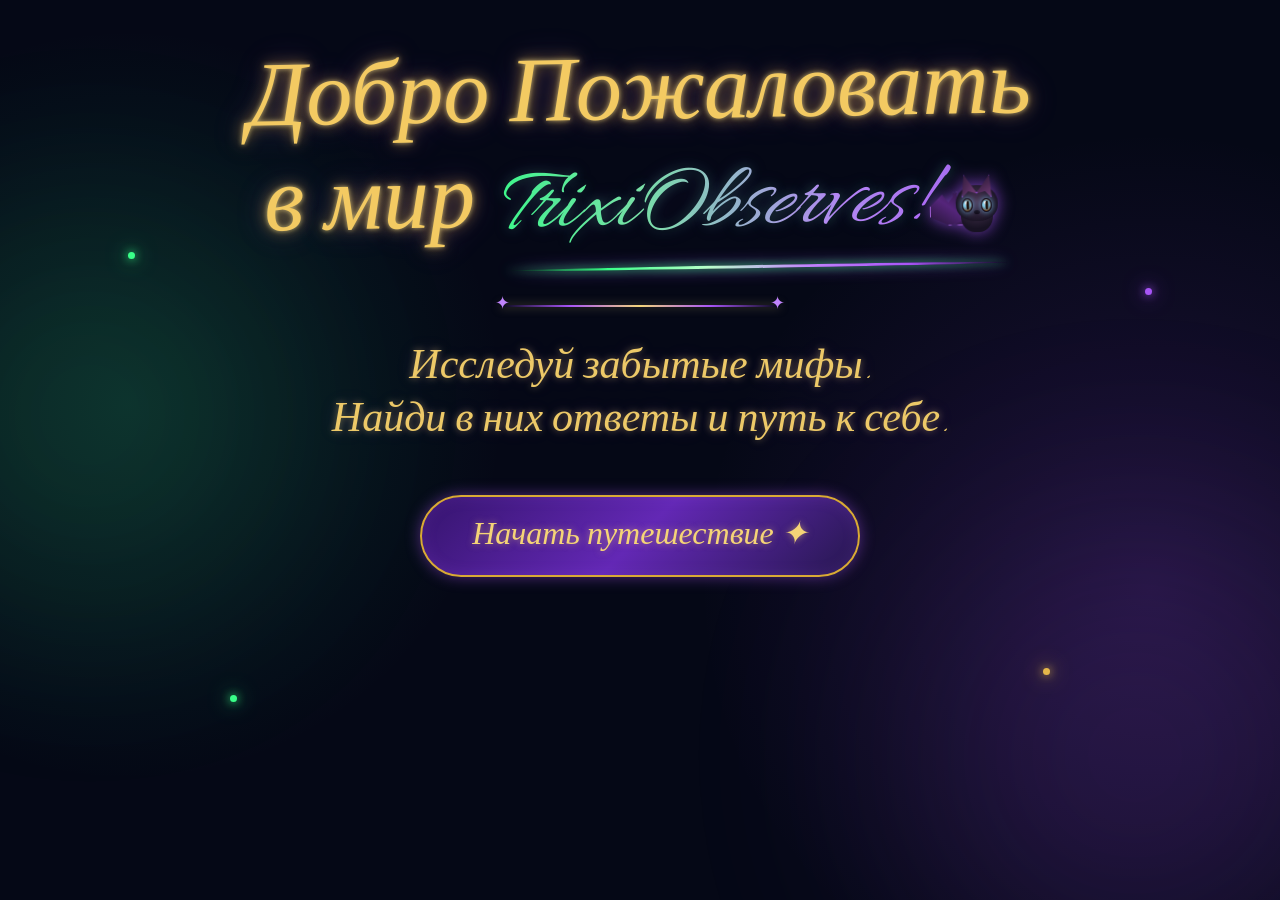
==== index.html @ fb508cff "Update index.html" ====
<!DOCTYPE html>
<html lang="ru">
<head>
    <meta charset="UTF-8">
    <meta name="viewport" content="width=device-width, initial-scale=1.0">

    <title>TrixiObserves — Мир забытых мифов</title>

    <!-- Рукописные шрифты -->
    <link rel="preconnect" href="https://fonts.googleapis.com">
    <link rel="preconnect" href="https://fonts.gstatic.com" crossorigin>

    <link
        href="https://fonts.googleapis.com/css2?family=Allura&family=Cormorant+Garamond:ital,wght@0,400;0,500;1,400;1,500&display=swap"
        rel="stylesheet"
    >

    <style>

        * {
            box-sizing: border-box;
        }

        html {
            scroll-behavior: smooth;
        }

        body {
            margin: 0;
            min-height: 100vh;

            background:
                radial-gradient(
                    circle at 10% 45%,
                    rgba(35, 180, 125, 0.16),
                    transparent 30%
                ),
                radial-gradient(
                    circle at 90% 65%,
                    rgba(145, 65, 220, 0.18),
                    transparent 35%
                ),
                #050816;

            color: #f5d477;

            overflow-x: hidden;
        }


        /* =========================
           СВЕЧЕНИЯ
        ========================= */

        .glow-green {
            position: fixed;

            width: 380px;
            height: 380px;

            background: #39ff88;
            opacity: 0.10;

            filter: blur(120px);

            border-radius: 50%;

            top: 25%;
            left: -100px;

            pointer-events: none;
        }


        .glow-purple {
            position: fixed;

            width: 450px;
            height: 450px;

            background: #a855f7;
            opacity: 0.14;

            filter: blur(130px);

            border-radius: 50%;

            bottom: -80px;
            right: -80px;

            pointer-events: none;
        }


        /* =========================
           МАГИЧЕСКИЕ ТОЧКИ
        ========================= */

        .star {
            position: fixed;

            width: 7px;
            height: 7px;

            border-radius: 50%;

            background: #39ff88;

            box-shadow:
                0 0 10px #39ff88,
                0 0 22px #39ff88;

            animation:
                floating 4s ease-in-out infinite;

            z-index: 2;
        }


        .star1 {
            top: 28%;
            left: 10%;
        }


        .star2 {
            top: 32%;
            right: 10%;

            background: #a855f7;

            box-shadow:
                0 0 10px #a855f7,
                0 0 22px #a855f7;

            animation-delay: 1s;
        }


        .star3 {
            bottom: 22%;
            left: 18%;

            animation-delay: 2s;
        }


        .star4 {
            bottom: 25%;
            right: 18%;

            background: #e6b84a;

            box-shadow:
                0 0 10px #e6b84a,
                0 0 22px #e6b84a;

            animation-delay: 1.5s;
        }


        @keyframes floating {

            0%,
            100% {
                transform: translateY(0);
            }

            50% {
                transform: translateY(-12px);
            }
        }


        /* =========================
           ГЛАВНЫЙ ЭКРАН
        ========================= */

        .hero {
            position: relative;

            z-index: 3;

            min-height: 100vh;

            display: flex;

            flex-direction: column;

            align-items: center;

            text-align: center;

            padding:
                55px
                20px
                70px;
        }


        /* =========================
           ЗАГОЛОВОК
        ========================= */

        h1 {
            max-width: 1100px;

            margin: 0;

            font-family:
                "Allura",
                cursive;

            font-size:
                clamp(
                    48px,
                    8vw,
                    92px
                );

            line-height: 1.05;

            font-weight: 400;

            font-style: italic;

            color: #f3ca62;

            text-shadow:

                0 0 5px
                rgba(255, 230, 140, 0.7),

                0 0 15px
                rgba(244, 190, 65, 0.6),

                0 0 32px
                rgba(168, 85, 247, 0.3);

            transform: rotate(-1deg);
        }


        /* Первая строка */

        .welcome {
            display: block;

            margin-bottom: 8px;
        }


        /* =========================
           TRIXIOBSERVES + МЫШКА
        ========================= */

        .world-name {
            display: inline-flex;

            align-items: center;

            justify-content: center;

            gap: 12px;

            position: relative;

            padding-bottom: 14px;

            /* Зелёно-сиреневый цвет */

            background:
                linear-gradient(
                    90deg,
                    #39ff88 0%,
                    #7ee7a8 28%,
                    #c084fc 65%,
                    #a855f7 100%
                );

            -webkit-background-clip: text;
            background-clip: text;

            -webkit-text-fill-color: transparent;

            text-shadow:
                0 0 12px rgba(57, 255, 136, 0.25),
                0 0 18px rgba(168, 85, 247, 0.25);
        }


        /* Светящаяся линия-подчёркивание */

        .world-name::after {
            content: "";

            position: absolute;

            left: 2%;
            right: 2%;

            bottom: 0;

            height: 3px;

            border-radius: 50%;

            background:
                linear-gradient(
                    90deg,
                    transparent,
                    #39ff88,
                    #b8ffca,
                    #c084fc,
                    #a855f7,
                    transparent
                );

            box-shadow:
                0 0 8px #39ff88,
                0 0 15px #a855f7;
        }


        /* =========================
           МАЛЕНЬКАЯ МЫШКА
        ========================= */

        .bat {
            position: relative;

            width: 82px;
            height: 55px;

            flex-shrink: 0;

            margin-left: 4px;

            margin-bottom: -2px;

            transform:
                translateY(2px);

            filter:
                drop-shadow(
                    0 0 8px
                    rgba(168, 85, 247, 0.7)
                );

            animation:
                littleBat 3s ease-in-out infinite;
        }


        @keyframes littleBat {

            0%,
            100% {
                transform:
                    translateY(2px)
                    rotate(-2deg);
            }

            50% {
                transform:
                    translateY(-5px)
                    rotate(2deg);
            }
        }


        /* =========================
           КРЫЛЬЯ
        ========================= */

        .wing {
            position: absolute;

            top: 14px;

            width: 44px;
            height: 34px;

            background:
                linear-gradient(
                    145deg,
                    #241332,
                    #55257b,
                    #241536
                );

            border: 1px solid #9d5bd0;

            clip-path:
                polygon(
                    100% 45%,
                    72% 8%,
                    58% 32%,
                    38% 0,
                    42% 43%,
                    8% 18%,
                    23% 63%,
                    0 52%,
                    25% 86%,
                    55% 100%,
                    100% 74%
                );
        }


        .wing-left {
            left: 0;

            transform-origin: right center;

            animation:
                flapLeft 1.8s ease-in-out infinite;
        }


        .wing-right {
            right: 0;

            transform:
                scaleX(-1);

            transform-origin: left center;

            animation:
                flapRight 1.8s ease-in-out infinite;
        }


        @keyframes flapLeft {

            0%,
            100% {
                transform: rotate(0);
            }

            50% {
                transform: rotate(8deg);
            }
        }


        @keyframes flapRight {

            0%,
            100% {
                transform:
                    scaleX(-1)
                    rotate(0);
            }

            50% {
                transform:
                    scaleX(-1)
                    rotate(8deg);
            }
        }


        /* =========================
           ТЕЛО МЫШКИ
        ========================= */

        .bat-body {
            position: absolute;

            width: 32px;
            height: 38px;

            left: 25px;
            top: 17px;

            background:
                radial-gradient(
                    circle at 50% 30%,
                    #4b3654,
                    #171222 75%
                );

            border-radius:
                48% 48% 43% 43%;

            z-index: 3;
        }


        /* =========================
           ГОЛОВА
        ========================= */

        .bat-head {
            position: absolute;

            width: 42px;
            height: 36px;

            left: 20px;
            top: 8px;

            background:
                radial-gradient(
                    circle at 50% 45%,
                    #4b3654,
                    #171222 75%
                );

            border-radius:
                48% 48% 45% 45%;

            z-index: 5;
        }


        /* =========================
           УШИ
        ========================= */

        .ear {
            position: absolute;

            width: 16px;
            height: 22px;

            top: -11px;

            background:
                linear-gradient(
                    135deg,
                    #251632,
                    #713b75
                );

            border: 1px solid #a855f7;

            clip-path:
                polygon(
                    50% 0,
                    100% 100%,
                    50% 78%,
                    0 100%
                );
        }


        .ear-left {
            left: 3px;

            transform: rotate(-15deg);
        }


        .ear-right {
            right: 3px;

            transform: rotate(15deg);
        }


        /* =========================
           ГЛАЗА
        ========================= */

        .eye {
            position: absolute;

            width: 11px;
            height: 14px;

            top: 13px;

            border-radius: 50%;

            border: 1px solid #16101d;

            z-index: 8;

            /* Голубо-карий цвет */

            background:
                radial-gradient(
                    circle at 45% 45%,
                    #d7f5ff 0%,
                    #78c8e8 35%,
                    #6c8b9b 52%,
                    #76542d 75%,
                    #39220e 100%
                );

            box-shadow:
                0 0 6px
                rgba(130, 210, 255, 0.8);
        }


        .eye-left {
            left: 6px;
        }


        .eye-right {
            right: 6px;
        }


        /* Зрачок */

        .eye::after {
            content: "";

            position: absolute;

            width: 3px;
            height: 9px;

            background: #20130d;

            border-radius: 50%;

            left: 50%;
            top: 50%;

            transform:
                translate(-50%, -50%);
        }


        /* Блик */

        .eye::before {
            content: "";

            position: absolute;

            width: 3px;
            height: 3px;

            background: white;

            border-radius: 50%;

            left: 2px;
            top: 2px;
        }


        /* Нос */

        .nose {
            position: absolute;

            width: 6px;
            height: 4px;

            background: #120b18;

            border-radius: 50%;

            left: 50%;
            top: 25px;

            transform:
                translateX(-50%);
        }


        /* =========================
           ДЕКОРАТИВНАЯ ЛИНИЯ
        ========================= */

        .decoration {

            width: 280px;

            height: 2px;

            margin-top: 35px;

            background:
                linear-gradient(
                    90deg,
                    transparent,
                    #a855f7,
                    #f4d77b,
                    #a855f7,
                    transparent
                );

            box-shadow:
                0 0 10px
                rgba(244, 215, 123, 0.5);

            position: relative;
        }


        .decoration::before,
        .decoration::after {

            content: "✦";

            position: absolute;

            top: -13px;

            color: #c084fc;

            font-size: 18px;
        }


        .decoration::before {
            left: -5px;
        }


        .decoration::after {
            right: -5px;
        }


        /* =========================
           ОПИСАНИЕ
        ========================= */

        .description {

            max-width: 720px;

            margin:
                38px
                auto
                0;

            font-family:
                "Allura",
                cursive;

            font-size:
                clamp(
                    26px,
                    4vw,
                    42px
                );

            line-height: 1.25;

            font-style: italic;

            color: #edc968;

            text-shadow:

                0 0 7px
                rgba(244, 215, 123, 0.45),

                0 0 18px
                rgba(168, 85, 247, 0.18);
        }


        /* =========================
           КНОПКА
        ========================= */

        .explore-button {

            margin-top: 45px;

            padding:
                17px
                50px;

            min-width: 330px;

            border:
                2px solid
                #d9aa35;

            border-radius: 50px;

            background:
                linear-gradient(
                    135deg,
                    #35146d,
                    #6328b5,
                    #25174d
                );

            color: #f5d477;

            font-family:
                "Allura",
                cursive;

            font-size: 32px;

            font-style: italic;

            cursor: pointer;

            transition:
                transform 0.3s ease,
                box-shadow 0.3s ease,
                border-color 0.3s ease;

            box-shadow:

                0 0 15px
                rgba(168, 85, 247, 0.45),

                inset 0 0 15px
                rgba(168, 85, 247, 0.15);

            text-shadow:
                0 0 7px
                rgba(245, 212, 119, 0.5);
        }


        .explore-button:hover {

            transform:
                translateY(-5px)
                scale(1.04);

            border-color:
                #ffe49a;

            box-shadow:

                0 0 25px
                rgba(168, 85, 247, 0.8),

                0 0 45px
                rgba(57, 255, 136, 0.25);
        }


        .explore-button:active {

            transform:
                translateY(-1px)
                scale(0.98);
        }


        /* =========================
           ТЕЛЕФОН
        ========================= */

        @media (max-width: 600px) {

            .hero {
                padding:
                    40px
                    15px
                    50px;
            }


            h1 {
                font-size: 52px;
            }


            .world-name {
                gap: 5px;
            }


            .bat {
                width: 62px;
                height: 45px;
            }


            .wing {
                width: 34px;
                height: 28px;
            }


            .bat-body {
                width: 26px;
                height: 31px;

                left: 18px;
                top: 14px;
            }


            .bat-head {
                width: 34px;
                height: 30px;

                left: 14px;
                top: 7px;
            }


            .eye {
                width: 9px;
                height: 11px;

                top: 11px;
            }


            .eye-left {
                left: 5px;
            }


            .eye-right {
                right: 5px;
            }


            .description {
                font-size: 31px;
            }


            .explore-button {
                min-width: 0;

                width: 90%;

                font-size: 29px;
            }

        }

    </style>
</head>


<body>

    <!-- Светящиеся пятна -->

    <div class="glow-green"></div>
    <div class="glow-purple"></div>


    <!-- Магические огоньки -->

    <div class="star star1"></div>
    <div class="star star2"></div>
    <div class="star star3"></div>
    <div class="star star4"></div>


    <main class="hero">


        <!-- =====================
             ПРИВЕТСТВИЕ
        ====================== -->

        <h1>

            <span class="welcome">
                Добро Пожаловать
            </span>


            <span>
                в мир
            </span>


            <span class="world-name">

                TrixiObserves!

                <!-- Маленькая мышка -->

                <span class="bat">

                    <span class="wing wing-left"></span>

                    <span class="wing wing-right"></span>

                    <span class="bat-body"></span>

                    <span class="bat-head">

                        <span class="ear ear-left"></span>

                        <span class="ear ear-right"></span>

                        <span class="eye eye-left"></span>

                        <span class="eye eye-right"></span>

                        <span class="nose"></span>

                    </span>

                </span>

            </span>

        </h1>


        <!-- Декоративная линия -->

        <div class="decoration"></div>


        <!-- =====================
             ОПИСАНИЕ
        ====================== -->

        <p class="description">

            Исследуй забытые мифы.<br>

            Найди в них ответы и путь к себе.

        </p>


        <!-- =====================
             КНОПКА
        ====================== -->

        <button
            class="explore-button"
            onclick="startExploring()"
        >

            Начать путешествие ✦

        </button>


    </main>


    <script>

        function startExploring() {

            window.location.href = "explore.html";

        }

    </script>

</body>
</html>
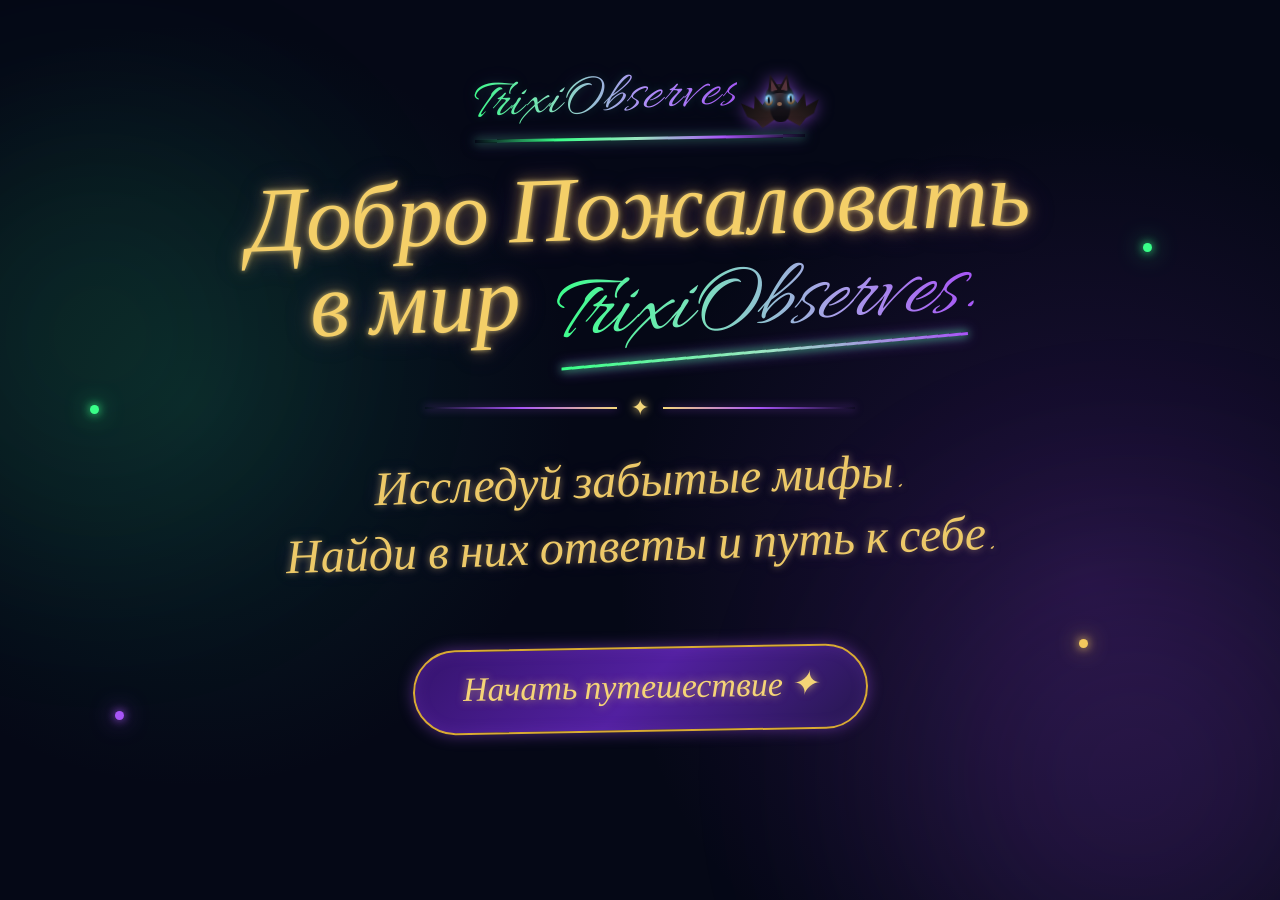
==== commit fac68e83: "Update index.html" ====
--- a/index.html
+++ b/index.html
@@ -31,14 +31,14 @@
 
             background:
                 radial-gradient(
-                    circle at 10% 45%,
-                    rgba(35, 180, 125, 0.16),
-                    transparent 30%
+                    circle at 15% 45%,
+                    rgba(25, 120, 100, 0.20),
+                    transparent 32%
                 ),
                 radial-gradient(
-                    circle at 90% 65%,
-                    rgba(145, 65, 220, 0.18),
-                    transparent 35%
+                    circle at 85% 65%,
+                    rgba(110, 45, 170, 0.25),
+                    transparent 38%
                 ),
                 #050816;
 
@@ -55,17 +55,18 @@
         .glow-green {
             position: fixed;
 
-            width: 380px;
-            height: 380px;
+            width: 400px;
+            height: 400px;
 
             background: #39ff88;
-            opacity: 0.10;
+
+            opacity: 0.09;
 
             filter: blur(120px);
 
             border-radius: 50%;
 
-            top: 25%;
+            top: 15%;
             left: -100px;
 
             pointer-events: none;
@@ -79,13 +80,14 @@
             height: 450px;
 
             background: #a855f7;
+
             opacity: 0.14;
 
             filter: blur(130px);
 
             border-radius: 50%;
 
-            bottom: -80px;
+            bottom: -100px;
             right: -80px;
 
             pointer-events: none;
@@ -96,11 +98,11 @@
            МАГИЧЕСКИЕ ТОЧКИ
         ========================= */
 
-        .star {
+        .dot {
             position: fixed;
 
-            width: 7px;
-            height: 7px;
+            width: 9px;
+            height: 9px;
 
             border-radius: 50%;
 
@@ -108,52 +110,51 @@
 
             box-shadow:
                 0 0 10px #39ff88,
-                0 0 22px #39ff88;
-
-            animation:
-                floating 4s ease-in-out infinite;
+                0 0 25px #39ff88;
 
             z-index: 2;
-        }
-
-
-        .star1 {
-            top: 28%;
-            left: 10%;
-        }
-
-
-        .star2 {
-            top: 32%;
+
+            animation: floating 4s ease-in-out infinite;
+        }
+
+
+        .dot1 {
+            top: 27%;
             right: 10%;
+        }
+
+
+        .dot2 {
+            bottom: 20%;
+            left: 9%;
 
             background: #a855f7;
 
             box-shadow:
                 0 0 10px #a855f7,
-                0 0 22px #a855f7;
+                0 0 25px #a855f7;
 
             animation-delay: 1s;
         }
 
 
-        .star3 {
-            bottom: 22%;
-            left: 18%;
+        .dot3 {
+            top: 45%;
+            left: 7%;
 
             animation-delay: 2s;
         }
 
 
-        .star4 {
-            bottom: 25%;
-            right: 18%;
-
-            background: #e6b84a;
+        .dot4 {
+            bottom: 28%;
+            right: 15%;
+
+            background: #f4c95d;
 
             box-shadow:
-                0 0 10px #e6b84a,
-                0 0 22px #e6b84a;
+                0 0 10px #f4c95d,
+                0 0 22px #f4c95d;
 
             animation-delay: 1.5s;
         }
@@ -192,90 +193,65 @@
             text-align: center;
 
             padding:
+                65px
+                25px
+                100px;
+        }
+
+
+        /* =========================
+           НАЗВАНИЕ TRIXIOBSERVES
+        ========================= */
+
+        .logo-area {
+
+            position: relative;
+
+            display: flex;
+
+            flex-direction: column;
+
+            align-items: center;
+
+            margin-bottom: 28px;
+        }
+
+
+        .logo-line {
+
+            display: flex;
+
+            align-items: center;
+
+            justify-content: center;
+
+            gap: 8px;
+        }
+
+
+        .logo {
+
+            font-family: "Allura", cursive;
+
+            font-size: clamp(
+                34px,
+                5vw,
                 55px
-                20px
-                70px;
-        }
-
-
-        /* =========================
-           ЗАГОЛОВОК
-        ========================= */
-
-        h1 {
-            max-width: 1100px;
-
-            margin: 0;
-
-            font-family:
-                "Allura",
-                cursive;
-
-            font-size:
-                clamp(
-                    48px,
-                    8vw,
-                    92px
-                );
-
-            line-height: 1.05;
+            );
 
             font-weight: 400;
 
             font-style: italic;
 
-            color: #f3ca62;
-
-            text-shadow:
-
-                0 0 5px
-                rgba(255, 230, 140, 0.7),
-
-                0 0 15px
-                rgba(244, 190, 65, 0.6),
-
-                0 0 32px
-                rgba(168, 85, 247, 0.3);
-
-            transform: rotate(-1deg);
-        }
-
-
-        /* Первая строка */
-
-        .welcome {
-            display: block;
-
-            margin-bottom: 8px;
-        }
-
-
-        /* =========================
-           TRIXIOBSERVES + МЫШКА
-        ========================= */
-
-        .world-name {
-            display: inline-flex;
-
-            align-items: center;
-
-            justify-content: center;
-
-            gap: 12px;
-
-            position: relative;
-
-            padding-bottom: 14px;
-
-            /* Зелёно-сиреневый цвет */
+            letter-spacing: 2px;
 
             background:
                 linear-gradient(
                     90deg,
-                    #39ff88 0%,
-                    #7ee7a8 28%,
-                    #c084fc 65%,
-                    #a855f7 100%
+                    #39ff88,
+                    #8de3c2,
+                    #b78aff,
+                    #a855f7
                 );
 
             -webkit-background-clip: text;
@@ -283,442 +259,568 @@
 
             -webkit-text-fill-color: transparent;
 
+            transform: rotate(-3deg);
+
             text-shadow:
-                0 0 12px rgba(57, 255, 136, 0.25),
-                0 0 18px rgba(168, 85, 247, 0.25);
-        }
-
-
-        /* Светящаяся линия-подчёркивание */
-
-        .world-name::after {
+                0 0 10px rgba(57, 255, 136, 0.18),
+                0 0 20px rgba(168, 85, 247, 0.20);
+
+            white-space: nowrap;
+        }
+
+
+        /* =========================
+           ЛЕТУЧАЯ МЫШКА
+        ========================= */
+
+        .bat {
+
+            position: relative;
+
+            width: 62px;
+            height: 48px;
+
+            margin-left: 3px;
+
+            transform:
+                translateY(4px)
+                rotate(-3deg);
+
+            filter:
+                drop-shadow(
+                    0 0 8px
+                    rgba(168, 85, 247, 0.65)
+                );
+
+            animation: batFloat 3s ease-in-out infinite;
+        }
+
+
+        @keyframes batFloat {
+
+            0%,
+            100% {
+                transform:
+                    translateY(4px)
+                    rotate(-3deg);
+            }
+
+            50% {
+                transform:
+                    translateY(-3px)
+                    rotate(2deg);
+            }
+        }
+
+
+        /* Тело */
+
+        .bat-body {
+
+            position: absolute;
+
+            width: 20px;
+            height: 27px;
+
+            left: 21px;
+            top: 15px;
+
+            background:
+                linear-gradient(
+                    180deg,
+                    #241b22,
+                    #0c0b10
+                );
+
+            border-radius:
+                48% 48% 45% 45%;
+
+            z-index: 4;
+        }
+
+
+        /* Голова */
+
+        .bat-head {
+
+            position: absolute;
+
+            width: 28px;
+            height: 25px;
+
+            left: 17px;
+            top: 4px;
+
+            background:
+                radial-gradient(
+                    circle at 45% 35%,
+                    #40333a,
+                    #161319 70%
+                );
+
+            border-radius:
+                48% 48% 45% 45%;
+
+            z-index: 5;
+        }
+
+
+        /* Ушки */
+
+        .bat-ear-left,
+        .bat-ear-right {
+
+            position: absolute;
+
+            width: 15px;
+            height: 20px;
+
+            top: -10px;
+
+            background:
+                linear-gradient(
+                    135deg,
+                    #24191d,
+                    #0d0b10
+                );
+
+            clip-path:
+                polygon(
+                    50% 0,
+                    100% 100%,
+                    0 100%
+                );
+
+            z-index: 3;
+        }
+
+
+        .bat-ear-left {
+            left: 0;
+            transform: rotate(-12deg);
+        }
+
+
+        .bat-ear-right {
+            right: 0;
+            transform: rotate(12deg);
+        }
+
+
+        /* Внутренняя часть ушек */
+
+        .bat-ear-left::after,
+        .bat-ear-right::after {
+
             content: "";
 
             position: absolute;
 
-            left: 2%;
-            right: 2%;
-
-            bottom: 0;
+            width: 7px;
+            height: 12px;
+
+            top: 5px;
+            left: 4px;
+
+            background: #56333b;
+
+            clip-path:
+                polygon(
+                    50% 0,
+                    100% 100%,
+                    0 100%
+                );
+        }
+
+
+        /* Глаза */
+
+        .eye {
+
+            position: absolute;
+
+            width: 8px;
+            height: 11px;
+
+            top: 10px;
+
+            border-radius: 50%;
+
+            background:
+                radial-gradient(
+                    circle at 40% 30%,
+                    #ffffff 0 8%,
+                    #7ed8ff 12%,
+                    #6a91b8 40%,
+                    #8a6b45 68%,
+                    #34251d 100%
+                );
+
+            box-shadow:
+                0 0 6px rgba(90, 200, 255, 0.9);
+
+            z-index: 7;
+        }
+
+
+        .eye-left {
+            left: 21px;
+        }
+
+
+        .eye-right {
+            right: 21px;
+        }
+
+
+        /* Зрачки */
+
+        .eye::after {
+
+            content: "";
+
+            position: absolute;
+
+            width: 2px;
+            height: 7px;
+
+            background: #071019;
+
+            border-radius: 50%;
+
+            left: 3px;
+            top: 2px;
+        }
+
+
+        /* Носик */
+
+        .bat-head::after {
+
+            content: "";
+
+            position: absolute;
+
+            width: 5px;
+            height: 4px;
+
+            background: #8b6650;
+
+            border-radius: 50%;
+
+            left: 11px;
+            bottom: 3px;
+
+            z-index: 8;
+        }
+
+
+        /* Левое крыло */
+
+        .wing-left {
+
+            position: absolute;
+
+            width: 37px;
+            height: 34px;
+
+            left: -8px;
+            top: 13px;
+
+            background:
+                linear-gradient(
+                    135deg,
+                    #09090b,
+                    #241a1a 55%,
+                    #3a2425
+                );
+
+            clip-path:
+                polygon(
+                    100% 38%,
+                    72% 12%,
+                    58% 32%,
+                    38% 4%,
+                    35% 43%,
+                    0 24%,
+                    15% 65%,
+                    38% 78%,
+                    55% 100%,
+                    100% 70%
+                );
+
+            transform-origin: right center;
+
+            animation:
+                wingLeft 1.5s ease-in-out infinite;
+        }
+
+
+        /* Правое крыло */
+
+        .wing-right {
+
+            position: absolute;
+
+            width: 37px;
+            height: 34px;
+
+            right: -8px;
+            top: 13px;
+
+            background:
+                linear-gradient(
+                    225deg,
+                    #09090b,
+                    #241a1a 55%,
+                    #3a2425
+                );
+
+            clip-path:
+                polygon(
+                    0 38%,
+                    28% 12%,
+                    42% 32%,
+                    62% 4%,
+                    65% 43%,
+                    100% 24%,
+                    85% 65%,
+                    62% 78%,
+                    45% 100%,
+                    0 70%
+                );
+
+            transform-origin: left center;
+
+            animation:
+                wingRight 1.5s ease-in-out infinite;
+        }
+
+
+        @keyframes wingLeft {
+
+            0%,
+            100% {
+                transform: rotate(0deg);
+            }
+
+            50% {
+                transform: rotate(9deg);
+            }
+        }
+
+
+        @keyframes wingRight {
+
+            0%,
+            100% {
+                transform: rotate(0deg);
+            }
+
+            50% {
+                transform: rotate(-9deg);
+            }
+        }
+
+
+        /* =========================
+           ЛИНИЯ ПОД НАЗВАНИЕМ
+        ========================= */
+
+        .logo-decoration {
+
+            width: 330px;
 
             height: 3px;
 
-            border-radius: 50%;
+            margin-top: 3px;
 
             background:
                 linear-gradient(
                     90deg,
                     transparent,
                     #39ff88,
-                    #b8ffca,
-                    #c084fc,
+                    #9be6c2,
                     #a855f7,
                     transparent
                 );
 
             box-shadow:
+                0 0 10px rgba(57, 255, 136, 0.5),
+                0 0 15px rgba(168, 85, 247, 0.5);
+
+            transform:
+                rotate(-1deg);
+        }
+
+
+        /* =========================
+           ГЛАВНЫЙ ТЕКСТ
+        ========================= */
+
+        h1 {
+
+            max-width: 1100px;
+
+            margin: 10px 0 0;
+
+            font-family:
+                "Allura",
+                cursive;
+
+            font-size:
+                clamp(
+                    50px,
+                    8vw,
+                    92px
+                );
+
+            line-height: 0.95;
+
+            font-weight: 400;
+
+            font-style: italic;
+
+            color: #f4cf68;
+
+            text-shadow:
+                0 0 5px rgba(255, 230, 140, 0.7),
+                0 0 15px rgba(244, 190, 65, 0.55),
+                0 0 30px rgba(168, 85, 247, 0.25);
+
+            transform:
+                rotate(-2deg);
+        }
+
+
+        .welcome {
+            display: block;
+        }
+
+
+        .world-name {
+
+            display: inline-block;
+
+            margin-left: 8px;
+
+            background:
+                linear-gradient(
+                    90deg,
+                    #39ff88,
+                    #78e4ba,
+                    #a8a1e8,
+                    #a855f7
+                );
+
+            -webkit-background-clip: text;
+            background-clip: text;
+
+            -webkit-text-fill-color: transparent;
+
+            position: relative;
+
+            text-shadow: none;
+
+            transform:
+                rotate(-2deg);
+        }
+
+
+        /* Подчёркивание TrixiObserves */
+
+        .world-name::after {
+
+            content: "";
+
+            position: absolute;
+
+            height: 3px;
+
+            left: 2%;
+
+            right: 2%;
+
+            bottom: -5px;
+
+            background:
+                linear-gradient(
+                    90deg,
+                    #39ff88,
+                    #9be6c2,
+                    #a855f7
+                );
+
+            box-shadow:
                 0 0 8px #39ff88,
-                0 0 15px #a855f7;
+                0 0 14px #a855f7;
+
+            transform:
+                rotate(-1deg);
         }
 
 
         /* =========================
-           МАЛЕНЬКАЯ МЫШКА
+           ДЕКОРАТИВНЫЙ РАЗДЕЛИТЕЛЬ
         ========================= */
 
-        .bat {
-            position: relative;
-
-            width: 82px;
-            height: 55px;
-
-            flex-shrink: 0;
-
-            margin-left: 4px;
-
-            margin-bottom: -2px;
-
-            transform:
-                translateY(2px);
-
-            filter:
-                drop-shadow(
-                    0 0 8px
-                    rgba(168, 85, 247, 0.7)
-                );
-
-            animation:
-                littleBat 3s ease-in-out infinite;
-        }
-
-
-        @keyframes littleBat {
-
-            0%,
-            100% {
-                transform:
-                    translateY(2px)
-                    rotate(-2deg);
-            }
-
-            50% {
-                transform:
-                    translateY(-5px)
-                    rotate(2deg);
-            }
-        }
-
-
-        /* =========================
-           КРЫЛЬЯ
-        ========================= */
-
-        .wing {
-            position: absolute;
-
-            top: 14px;
-
-            width: 44px;
-            height: 34px;
-
-            background:
-                linear-gradient(
-                    145deg,
-                    #241332,
-                    #55257b,
-                    #241536
-                );
-
-            border: 1px solid #9d5bd0;
-
-            clip-path:
-                polygon(
-                    100% 45%,
-                    72% 8%,
-                    58% 32%,
-                    38% 0,
-                    42% 43%,
-                    8% 18%,
-                    23% 63%,
-                    0 52%,
-                    25% 86%,
-                    55% 100%,
-                    100% 74%
-                );
-        }
-
-
-        .wing-left {
-            left: 0;
-
-            transform-origin: right center;
-
-            animation:
-                flapLeft 1.8s ease-in-out infinite;
-        }
-
-
-        .wing-right {
-            right: 0;
-
-            transform:
-                scaleX(-1);
-
-            transform-origin: left center;
-
-            animation:
-                flapRight 1.8s ease-in-out infinite;
-        }
-
-
-        @keyframes flapLeft {
-
-            0%,
-            100% {
-                transform: rotate(0);
-            }
-
-            50% {
-                transform: rotate(8deg);
-            }
-        }
-
-
-        @keyframes flapRight {
-
-            0%,
-            100% {
-                transform:
-                    scaleX(-1)
-                    rotate(0);
-            }
-
-            50% {
-                transform:
-                    scaleX(-1)
-                    rotate(8deg);
-            }
-        }
-
-
-        /* =========================
-           ТЕЛО МЫШКИ
-        ========================= */
-
-        .bat-body {
-            position: absolute;
-
-            width: 32px;
-            height: 38px;
-
-            left: 25px;
-            top: 17px;
-
-            background:
-                radial-gradient(
-                    circle at 50% 30%,
-                    #4b3654,
-                    #171222 75%
-                );
-
-            border-radius:
-                48% 48% 43% 43%;
-
-            z-index: 3;
-        }
-
-
-        /* =========================
-           ГОЛОВА
-        ========================= */
-
-        .bat-head {
-            position: absolute;
-
-            width: 42px;
-            height: 36px;
-
-            left: 20px;
-            top: 8px;
-
-            background:
-                radial-gradient(
-                    circle at 50% 45%,
-                    #4b3654,
-                    #171222 75%
-                );
-
-            border-radius:
-                48% 48% 45% 45%;
-
-            z-index: 5;
-        }
-
-
-        /* =========================
-           УШИ
-        ========================= */
-
-        .ear {
-            position: absolute;
-
-            width: 16px;
-            height: 22px;
-
-            top: -11px;
-
-            background:
-                linear-gradient(
-                    135deg,
-                    #251632,
-                    #713b75
-                );
-
-            border: 1px solid #a855f7;
-
-            clip-path:
-                polygon(
-                    50% 0,
-                    100% 100%,
-                    50% 78%,
-                    0 100%
-                );
-        }
-
-
-        .ear-left {
-            left: 3px;
-
-            transform: rotate(-15deg);
-        }
-
-
-        .ear-right {
-            right: 3px;
-
-            transform: rotate(15deg);
-        }
-
-
-        /* =========================
-           ГЛАЗА
-        ========================= */
-
-        .eye {
-            position: absolute;
-
-            width: 11px;
-            height: 14px;
-
-            top: 13px;
-
-            border-radius: 50%;
-
-            border: 1px solid #16101d;
-
-            z-index: 8;
-
-            /* Голубо-карий цвет */
-
-            background:
-                radial-gradient(
-                    circle at 45% 45%,
-                    #d7f5ff 0%,
-                    #78c8e8 35%,
-                    #6c8b9b 52%,
-                    #76542d 75%,
-                    #39220e 100%
-                );
-
-            box-shadow:
-                0 0 6px
-                rgba(130, 210, 255, 0.8);
-        }
-
-
-        .eye-left {
-            left: 6px;
-        }
-
-
-        .eye-right {
-            right: 6px;
-        }
-
-
-        /* Зрачок */
-
-        .eye::after {
-            content: "";
-
-            position: absolute;
-
-            width: 3px;
-            height: 9px;
-
-            background: #20130d;
-
-            border-radius: 50%;
-
-            left: 50%;
-            top: 50%;
-
-            transform:
-                translate(-50%, -50%);
-        }
-
-
-        /* Блик */
-
-        .eye::before {
-            content: "";
-
-            position: absolute;
-
-            width: 3px;
-            height: 3px;
-
-            background: white;
-
-            border-radius: 50%;
-
-            left: 2px;
-            top: 2px;
-        }
-
-
-        /* Нос */
-
-        .nose {
-            position: absolute;
-
-            width: 6px;
-            height: 4px;
-
-            background: #120b18;
-
-            border-radius: 50%;
-
-            left: 50%;
-            top: 25px;
-
-            transform:
-                translateX(-50%);
-        }
-
-
-        /* =========================
-           ДЕКОРАТИВНАЯ ЛИНИЯ
-        ========================= */
-
-        .decoration {
-
-            width: 280px;
+        .divider {
+
+            display: flex;
+
+            align-items: center;
+
+            justify-content: center;
+
+            gap: 14px;
+
+            width: 430px;
+
+            max-width: 80%;
+
+            margin-top: 42px;
+        }
+
+
+        .divider-line {
 
             height: 2px;
 
-            margin-top: 35px;
+            flex: 1;
 
             background:
                 linear-gradient(
                     90deg,
                     transparent,
                     #a855f7,
+                    #f4d77b
+                );
+
+            box-shadow:
+                0 0 8px rgba(168, 85, 247, 0.6);
+        }
+
+
+        .divider-line.right {
+
+            background:
+                linear-gradient(
+                    90deg,
                     #f4d77b,
                     #a855f7,
                     transparent
                 );
-
-            box-shadow:
-                0 0 10px
-                rgba(244, 215, 123, 0.5);
-
-            position: relative;
-        }
-
-
-        .decoration::before,
-        .decoration::after {
-
-            content: "✦";
-
-            position: absolute;
-
-            top: -13px;
-
-            color: #c084fc;
-
-            font-size: 18px;
-        }
-
-
-        .decoration::before {
-            left: -5px;
-        }
-
-
-        .decoration::after {
-            right: -5px;
+        }
+
+
+        .divider-star {
+
+            color: #f4d77b;
+
+            font-size: 22px;
+
+            text-shadow:
+                0 0 10px #f4d77b;
         }
 
 
@@ -728,10 +830,10 @@
 
         .description {
 
-            max-width: 720px;
+            max-width: 850px;
 
             margin:
-                38px
+                35px
                 auto
                 0;
 
@@ -741,24 +843,23 @@
 
             font-size:
                 clamp(
-                    26px,
-                    4vw,
-                    42px
-                );
-
-            line-height: 1.25;
+                    30px,
+                    4.5vw,
+                    48px
+                );
+
+            line-height: 1.35;
 
             font-style: italic;
 
             color: #edc968;
 
+            transform:
+                rotate(-2deg);
+
             text-shadow:
-
-                0 0 7px
-                rgba(244, 215, 123, 0.45),
-
-                0 0 18px
-                rgba(168, 85, 247, 0.18);
+                0 0 7px rgba(244, 215, 123, 0.5),
+                0 0 18px rgba(168, 85, 247, 0.18);
         }
 
 
@@ -768,13 +869,13 @@
 
         .explore-button {
 
-            margin-top: 45px;
+            margin-top: 62px;
 
             padding:
                 17px
-                50px;
-
-            min-width: 330px;
+                48px;
+
+            min-width: 340px;
 
             border:
                 2px solid
@@ -786,7 +887,7 @@
                 linear-gradient(
                     135deg,
                     #35146d,
-                    #6328b5,
+                    #5220a0,
                     #25174d
                 );
 
@@ -796,9 +897,13 @@
                 "Allura",
                 cursive;
 
-            font-size: 32px;
+            font-size: 34px;
 
             font-style: italic;
+
+            text-decoration: none;
+
+            display: inline-block;
 
             cursor: pointer;
 
@@ -807,132 +912,132 @@
                 box-shadow 0.3s ease,
                 border-color 0.3s ease;
 
+            transform:
+                rotate(-1deg);
+
             box-shadow:
-
-                0 0 15px
-                rgba(168, 85, 247, 0.45),
-
-                inset 0 0 15px
-                rgba(168, 85, 247, 0.15);
+                0 0 15px rgba(168, 85, 247, 0.45),
+                inset 0 0 15px rgba(168, 85, 247, 0.15);
 
             text-shadow:
-                0 0 7px
-                rgba(245, 212, 119, 0.5);
+                0 0 8px rgba(245, 212, 119, 0.6);
         }
 
 
         .explore-button:hover {
 
             transform:
+                rotate(-1deg)
                 translateY(-5px)
                 scale(1.04);
 
             border-color:
-                #ffe49a;
+                #f5d477;
 
             box-shadow:
-
-                0 0 25px
-                rgba(168, 85, 247, 0.8),
-
-                0 0 45px
-                rgba(57, 255, 136, 0.25);
+                0 0 20px rgba(168, 85, 247, 0.7),
+                0 0 45px rgba(57, 255, 136, 0.2);
         }
 
 
         .explore-button:active {
 
             transform:
+                rotate(-1deg)
                 translateY(-1px)
                 scale(0.98);
         }
 
 
         /* =========================
-           ТЕЛЕФОН
+           МОБИЛЬНАЯ ВЕРСИЯ
         ========================= */
 
         @media (max-width: 600px) {
 
             .hero {
+
                 padding:
-                    40px
+                    45px
                     15px
-                    50px;
+                    80px;
+            }
+
+
+            .logo {
+
+                font-size: 39px;
+            }
+
+
+            .bat {
+
+                width: 52px;
+                height: 42px;
+
+                transform:
+                    translateY(3px)
+                    scale(0.85);
             }
 
 
             h1 {
+
                 font-size: 52px;
+
+                line-height: 0.98;
             }
 
 
             .world-name {
-                gap: 5px;
-            }
-
-
-            .bat {
-                width: 62px;
-                height: 45px;
-            }
-
-
-            .wing {
-                width: 34px;
-                height: 28px;
-            }
-
-
-            .bat-body {
-                width: 26px;
-                height: 31px;
-
-                left: 18px;
-                top: 14px;
-            }
-
-
-            .bat-head {
-                width: 34px;
-                height: 30px;
-
-                left: 14px;
-                top: 7px;
-            }
-
-
-            .eye {
-                width: 9px;
-                height: 11px;
-
-                top: 11px;
-            }
-
-
-            .eye-left {
-                left: 5px;
-            }
-
-
-            .eye-right {
-                right: 5px;
+
+                margin-left: 0;
             }
 
 
             .description {
+
+                margin-top: 30px;
+
+                font-size: 32px;
+
+                padding:
+                    0 10px;
+            }
+
+
+            .divider {
+
+                width: 300px;
+
+                margin-top: 35px;
+            }
+
+
+            .explore-button {
+
+                min-width: 0;
+
+                width: 88%;
+
+                padding:
+                    16px
+                    20px;
+
                 font-size: 31px;
-            }
-
-
-            .explore-button {
-                min-width: 0;
-
-                width: 90%;
-
-                font-size: 29px;
-            }
-
+
+                margin-top: 55px;
+            }
+
+
+            .dot1 {
+                right: 7%;
+            }
+
+
+            .dot2 {
+                left: 6%;
+            }
         }
 
     </style>
@@ -944,23 +1049,68 @@
     <!-- Светящиеся пятна -->
 
     <div class="glow-green"></div>
+
     <div class="glow-purple"></div>
 
 
     <!-- Магические огоньки -->
 
-    <div class="star star1"></div>
-    <div class="star star2"></div>
-    <div class="star star3"></div>
-    <div class="star star4"></div>
+    <div class="dot dot1"></div>
+
+    <div class="dot dot2"></div>
+
+    <div class="dot dot3"></div>
+
+    <div class="dot dot4"></div>
 
 
     <main class="hero">
 
 
-        <!-- =====================
-             ПРИВЕТСТВИЕ
-        ====================== -->
+        <!-- Название -->
+
+        <div class="logo-area">
+
+            <div class="logo-line">
+
+                <div class="logo">
+                    TrixiObserves
+                </div>
+
+
+                <!-- Маленькая летучая мышка -->
+
+                <div class="bat">
+
+                    <div class="wing-left"></div>
+
+                    <div class="wing-right"></div>
+
+                    <div class="bat-body"></div>
+
+                    <div class="bat-head">
+
+                        <div class="bat-ear-left"></div>
+
+                        <div class="bat-ear-right"></div>
+
+                        <div class="eye eye-left"></div>
+
+                        <div class="eye eye-right"></div>
+
+                    </div>
+
+                </div>
+
+            </div>
+
+
+            <div class="logo-decoration"></div>
+
+        </div>
+
+
+        <!-- Главный текст -->
 
         <h1>
 
@@ -968,55 +1118,31 @@
                 Добро Пожаловать
             </span>
 
-
             <span>
                 в мир
             </span>
 
-
             <span class="world-name">
-
                 TrixiObserves!
-
-                <!-- Маленькая мышка -->
-
-                <span class="bat">
-
-                    <span class="wing wing-left"></span>
-
-                    <span class="wing wing-right"></span>
-
-                    <span class="bat-body"></span>
-
-                    <span class="bat-head">
-
-                        <span class="ear ear-left"></span>
-
-                        <span class="ear ear-right"></span>
-
-                        <span class="eye eye-left"></span>
-
-                        <span class="eye eye-right"></span>
-
-                        <span class="nose"></span>
-
-                    </span>
-
-                </span>
-
             </span>
 
         </h1>
 
 
-        <!-- Декоративная линия -->
-
-        <div class="decoration"></div>
-
-
-        <!-- =====================
-             ОПИСАНИЕ
-        ====================== -->
+        <!-- Разделитель -->
+
+        <div class="divider">
+
+            <div class="divider-line"></div>
+
+            <span class="divider-star">✦</span>
+
+            <div class="divider-line right"></div>
+
+        </div>
+
+
+        <!-- Описание -->
 
         <p class="description">
 
@@ -1027,32 +1153,17 @@
         </p>
 
 
-        <!-- =====================
-             КНОПКА
-        ====================== -->
-
-        <button
+        <!-- Кнопка -->
+
+        <a
+            href="explore.html"
             class="explore-button"
-            onclick="startExploring()"
         >
-
             Начать путешествие ✦
-
-        </button>
+        </a>
 
 
     </main>
-
-
-    <script>
-
-        function startExploring() {
-
-            window.location.href = "explore.html";
-
-        }
-
-    </script>
 
 </body>
 </html>
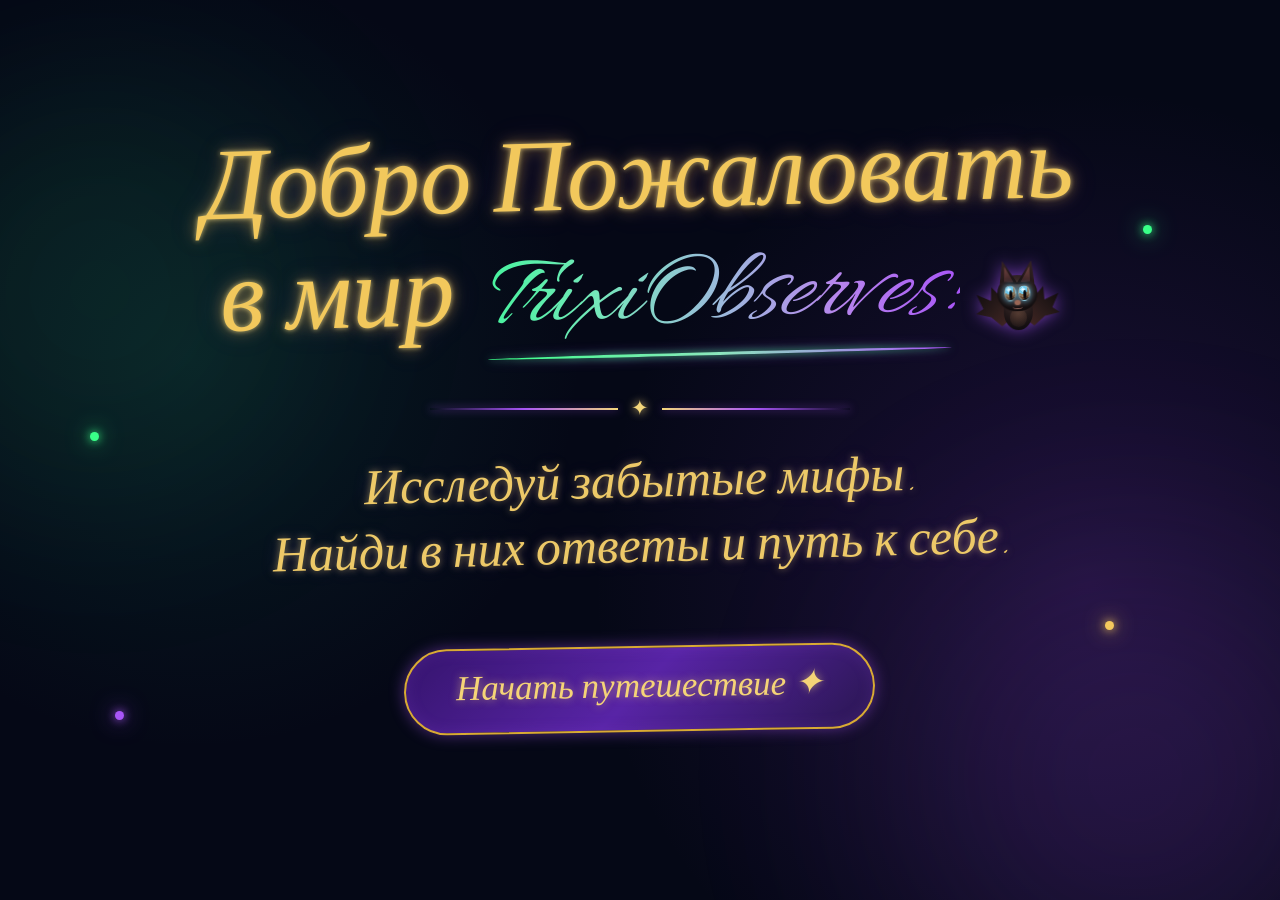
==== commit 24329b2b: "Update index.html" ====
--- a/index.html
+++ b/index.html
@@ -6,23 +6,15 @@
 
     <title>TrixiObserves — Мир забытых мифов</title>
 
-    <!-- Рукописные шрифты -->
+    <!-- Красивый рукописный шрифт -->
     <link rel="preconnect" href="https://fonts.googleapis.com">
     <link rel="preconnect" href="https://fonts.gstatic.com" crossorigin>
-
-    <link
-        href="https://fonts.googleapis.com/css2?family=Allura&family=Cormorant+Garamond:ital,wght@0,400;0,500;1,400;1,500&display=swap"
-        rel="stylesheet"
-    >
+    <link href="https://fonts.googleapis.com/css2?family=Allura&display=swap" rel="stylesheet">
 
     <style>
 
         * {
             box-sizing: border-box;
-        }
-
-        html {
-            scroll-behavior: smooth;
         }
 
         body {
@@ -31,26 +23,25 @@
 
             background:
                 radial-gradient(
-                    circle at 15% 45%,
-                    rgba(25, 120, 100, 0.20),
+                    circle at 15% 40%,
+                    rgba(25, 120, 100, 0.18),
                     transparent 32%
                 ),
                 radial-gradient(
                     circle at 85% 65%,
-                    rgba(110, 45, 170, 0.25),
-                    transparent 38%
+                    rgba(110, 45, 170, 0.24),
+                    transparent 40%
                 ),
                 #050816;
 
             color: #f5d477;
-
             overflow-x: hidden;
         }
 
 
-        /* =========================
-           СВЕЧЕНИЯ
-        ========================= */
+        /* ========================================
+           СВЕЧЕНИЯ ФОНА
+        ======================================== */
 
         .glow-green {
             position: fixed;
@@ -60,13 +51,13 @@
 
             background: #39ff88;
 
-            opacity: 0.09;
+            opacity: 0.08;
 
             filter: blur(120px);
 
             border-radius: 50%;
 
-            top: 15%;
+            top: 10%;
             left: -100px;
 
             pointer-events: none;
@@ -94,9 +85,9 @@
         }
 
 
-        /* =========================
-           МАГИЧЕСКИЕ ТОЧКИ
-        ========================= */
+        /* ========================================
+           МАЛЕНЬКИЕ ОГОНЬКИ
+        ======================================== */
 
         .dot {
             position: fixed;
@@ -105,22 +96,22 @@
             height: 9px;
 
             border-radius: 50%;
+
+            z-index: 2;
+
+            animation: floating 4s ease-in-out infinite;
+        }
+
+
+        .dot1 {
+            top: 25%;
+            right: 10%;
 
             background: #39ff88;
 
             box-shadow:
                 0 0 10px #39ff88,
                 0 0 25px #39ff88;
-
-            z-index: 2;
-
-            animation: floating 4s ease-in-out infinite;
-        }
-
-
-        .dot1 {
-            top: 27%;
-            right: 10%;
         }
 
 
@@ -139,16 +130,22 @@
 
 
         .dot3 {
-            top: 45%;
+            top: 48%;
             left: 7%;
 
+            background: #39ff88;
+
+            box-shadow:
+                0 0 10px #39ff88,
+                0 0 25px #39ff88;
+
             animation-delay: 2s;
         }
 
 
         .dot4 {
-            bottom: 28%;
-            right: 15%;
+            bottom: 30%;
+            right: 13%;
 
             background: #f4c95d;
 
@@ -173,9 +170,9 @@
         }
 
 
-        /* =========================
+        /* ========================================
            ГЛАВНЫЙ ЭКРАН
-        ========================= */
+        ======================================== */
 
         .hero {
             position: relative;
@@ -188,103 +185,141 @@
 
             flex-direction: column;
 
+            justify-content: center;
+
             align-items: center;
 
             text-align: center;
 
-            padding:
-                65px
-                25px
-                100px;
-        }
-
-
-        /* =========================
-           НАЗВАНИЕ TRIXIOBSERVES
-        ========================= */
-
-        .logo-area {
+            padding: 50px 25px 80px;
+        }
+
+
+        /* ========================================
+           ДОБРО ПОЖАЛОВАТЬ
+        ======================================== */
+
+        h1 {
+            max-width: 1150px;
+
+            margin: 0;
+
+            font-family: "Allura", cursive;
+
+            font-size: clamp(60px, 8vw, 105px);
+
+            line-height: 1.02;
+
+            font-weight: 400;
+
+            font-style: italic;
+
+            color: #f2c85c;
+
+            transform: rotate(-1.5deg);
+
+            text-shadow:
+                0 0 5px rgba(255, 230, 140, 0.7),
+                0 0 15px rgba(244, 190, 65, 0.55),
+                0 0 32px rgba(168, 85, 247, 0.20);
+        }
+
+
+        .welcome-line {
+            display: block;
+        }
+
+
+        /* ========================================
+           TRIXIOBSERVES
+        ======================================== */
+
+        .trixi-line {
+            display: inline-flex;
+
+            align-items: center;
+
+            justify-content: center;
 
             position: relative;
 
-            display: flex;
-
-            flex-direction: column;
-
-            align-items: center;
-
-            margin-bottom: 28px;
-        }
-
-
-        .logo-line {
-
-            display: flex;
-
-            align-items: center;
-
-            justify-content: center;
-
-            gap: 8px;
-        }
-
-
-        .logo {
-
-            font-family: "Allura", cursive;
-
-            font-size: clamp(
-                34px,
-                5vw,
-                55px
-            );
-
-            font-weight: 400;
-
-            font-style: italic;
-
-            letter-spacing: 2px;
+            margin-top: 5px;
+        }
+
+
+        .world-name {
+            position: relative;
+
+            display: inline-block;
+
+            padding: 0 6px 5px;
+
+            background:
+                linear-gradient(
+                    90deg,
+                    #42f59b,
+                    #75e7ba,
+                    #9bbbdc,
+                    #b785ed,
+                    #a855f7
+                );
+
+            -webkit-background-clip: text;
+            background-clip: text;
+
+            -webkit-text-fill-color: transparent;
+
+            text-shadow: none;
+        }
+
+
+        /* Светящаяся линия */
+
+        .world-name::after {
+            content: "";
+
+            position: absolute;
+
+            left: 2%;
+            right: 2%;
+
+            bottom: 0;
+
+            height: 3px;
+
+            border-radius: 50%;
 
             background:
                 linear-gradient(
                     90deg,
                     #39ff88,
-                    #8de3c2,
-                    #b78aff,
+                    #8ce6bd,
                     #a855f7
                 );
 
-            -webkit-background-clip: text;
-            background-clip: text;
-
-            -webkit-text-fill-color: transparent;
-
-            transform: rotate(-3deg);
-
-            text-shadow:
-                0 0 10px rgba(57, 255, 136, 0.18),
-                0 0 20px rgba(168, 85, 247, 0.20);
-
-            white-space: nowrap;
-        }
-
-
-        /* =========================
-           ЛЕТУЧАЯ МЫШКА
-        ========================= */
+            box-shadow:
+                0 0 7px rgba(57, 255, 136, 0.8),
+                0 0 12px rgba(168, 85, 247, 0.7);
+        }
+
+
+        /* ========================================
+           МИЛАЯ ЛЕТУЧАЯ МЫШКА
+        ======================================== */
 
         .bat {
-
             position: relative;
 
-            width: 62px;
-            height: 48px;
-
-            margin-left: 3px;
-
-            transform:
-                translateY(4px)
-                rotate(-3deg);
+            display: inline-block;
+
+            width: 88px;
+            height: 67px;
+
+            margin-left: 13px;
+
+            flex-shrink: 0;
+
+            transform: translateY(7px);
 
             filter:
                 drop-shadow(
@@ -292,155 +327,306 @@
                     rgba(168, 85, 247, 0.65)
                 );
 
-            animation: batFloat 3s ease-in-out infinite;
-        }
-
-
-        @keyframes batFloat {
+            animation: bat-floating 3s ease-in-out infinite;
+        }
+
+
+        @keyframes bat-floating {
 
             0%,
             100% {
                 transform:
-                    translateY(4px)
-                    rotate(-3deg);
+                    translateY(7px)
+                    rotate(-2deg);
             }
 
             50% {
                 transform:
-                    translateY(-3px)
+                    translateY(1px)
                     rotate(2deg);
             }
         }
 
 
-        /* Тело */
-
-        .bat-body {
-
+        /* ----------------------------------------
+           ЛЕВОЕ КРЫЛО
+        ---------------------------------------- */
+
+        .wing-left {
             position: absolute;
 
-            width: 20px;
-            height: 27px;
-
-            left: 21px;
-            top: 15px;
-
-            background:
-                linear-gradient(
-                    180deg,
-                    #241b22,
-                    #0c0b10
-                );
-
-            border-radius:
-                48% 48% 45% 45%;
-
-            z-index: 4;
-        }
-
-
-        /* Голова */
-
-        .bat-head {
-
-            position: absolute;
-
-            width: 28px;
-            height: 25px;
-
-            left: 17px;
-            top: 4px;
-
-            background:
-                radial-gradient(
-                    circle at 45% 35%,
-                    #40333a,
-                    #161319 70%
-                );
-
-            border-radius:
-                48% 48% 45% 45%;
-
-            z-index: 5;
-        }
-
-
-        /* Ушки */
-
-        .bat-ear-left,
-        .bat-ear-right {
-
-            position: absolute;
-
-            width: 15px;
-            height: 20px;
-
-            top: -10px;
+            width: 43px;
+            height: 42px;
+
+            left: 0;
+            top: 18px;
 
             background:
                 linear-gradient(
                     135deg,
-                    #24191d,
-                    #0d0b10
+                    #0b090b 5%,
+                    #2b1c1b 55%,
+                    #4a2925 100%
+                );
+
+            clip-path:
+                polygon(
+                    100% 32%,
+                    76% 15%,
+                    63% 30%,
+                    42% 7%,
+                    40% 39%,
+                    7% 24%,
+                    22% 58%,
+                    5% 70%,
+                    40% 78%,
+                    65% 100%,
+                    100% 72%
+                );
+
+            transform-origin: right center;
+
+            animation: left-wing 1.8s ease-in-out infinite;
+
+            z-index: 1;
+        }
+
+
+        /* ----------------------------------------
+           ПРАВОЕ КРЫЛО
+        ---------------------------------------- */
+
+        .wing-right {
+            position: absolute;
+
+            width: 43px;
+            height: 42px;
+
+            right: 0;
+            top: 18px;
+
+            background:
+                linear-gradient(
+                    225deg,
+                    #0b090b 5%,
+                    #2b1c1b 55%,
+                    #4a2925 100%
+                );
+
+            clip-path:
+                polygon(
+                    0 32%,
+                    24% 15%,
+                    37% 30%,
+                    58% 7%,
+                    60% 39%,
+                    93% 24%,
+                    78% 58%,
+                    95% 70%,
+                    60% 78%,
+                    35% 100%,
+                    0 72%
+                );
+
+            transform-origin: left center;
+
+            animation: right-wing 1.8s ease-in-out infinite;
+
+            z-index: 1;
+        }
+
+
+        @keyframes left-wing {
+
+            0%,
+            100% {
+                transform: rotate(2deg);
+            }
+
+            50% {
+                transform: rotate(10deg);
+            }
+        }
+
+
+        @keyframes right-wing {
+
+            0%,
+            100% {
+                transform: rotate(-2deg);
+            }
+
+            50% {
+                transform: rotate(-10deg);
+            }
+        }
+
+
+        /* ========================================
+           ТЕЛЬЦЕ
+        ======================================== */
+
+        .bat-body {
+            position: absolute;
+
+            width: 29px;
+            height: 36px;
+
+            left: 30px;
+            top: 28px;
+
+            border-radius:
+                48% 48% 55% 55%;
+
+            background:
+                radial-gradient(
+                    circle at 50% 20%,
+                    #463330,
+                    #211718 55%,
+                    #09080b 100%
+                );
+
+            z-index: 3;
+        }
+
+
+        /* Маленький животик */
+
+        .bat-belly {
+            position: absolute;
+
+            width: 17px;
+            height: 19px;
+
+            left: 6px;
+            bottom: 3px;
+
+            border-radius: 50%;
+
+            background:
+                radial-gradient(
+                    circle at 50% 30%,
+                    rgba(109, 76, 61, 0.6),
+                    rgba(34, 23, 24, 0.2)
+                );
+        }
+
+
+        /* ========================================
+           ГОЛОВА
+        ======================================== */
+
+        .bat-head {
+            position: absolute;
+
+            width: 40px;
+            height: 36px;
+
+            left: 24px;
+            top: 9px;
+
+            border-radius:
+                50% 50% 48% 48%;
+
+            background:
+                radial-gradient(
+                    circle at 50% 32%,
+                    #4a3634 0%,
+                    #281b1c 48%,
+                    #0d0b0e 100%
+                );
+
+            z-index: 5;
+
+            box-shadow:
+                inset 0 -4px 8px rgba(0, 0, 0, 0.4);
+        }
+
+
+        /* ========================================
+           УШКИ
+        ======================================== */
+
+        .ear {
+            position: absolute;
+
+            width: 18px;
+            height: 27px;
+
+            top: -15px;
+
+            background:
+                linear-gradient(
+                    150deg,
+                    #3b2826,
+                    #171013
                 );
 
             clip-path:
                 polygon(
                     50% 0,
                     100% 100%,
-                    0 100%
-                );
-
-            z-index: 3;
-        }
-
-
-        .bat-ear-left {
+                    0 82%
+                );
+
+            z-index: -1;
+        }
+
+
+        .ear-left {
             left: 0;
-            transform: rotate(-12deg);
-        }
-
-
-        .bat-ear-right {
+
+            transform:
+                rotate(-15deg);
+        }
+
+
+        .ear-right {
             right: 0;
-            transform: rotate(12deg);
+
+            transform:
+                scaleX(-1)
+                rotate(-15deg);
         }
 
 
         /* Внутренняя часть ушек */
 
-        .bat-ear-left::after,
-        .bat-ear-right::after {
-
+        .ear::after {
             content: "";
 
             position: absolute;
 
-            width: 7px;
-            height: 12px;
-
-            top: 5px;
-            left: 4px;
-
-            background: #56333b;
+            width: 9px;
+            height: 18px;
+
+            top: 6px;
+            left: 5px;
+
+            background:
+                linear-gradient(
+                    #70423f,
+                    #352124
+                );
 
             clip-path:
                 polygon(
                     50% 0,
                     100% 100%,
-                    0 100%
-                );
-        }
-
-
-        /* Глаза */
+                    0 82%
+                );
+        }
+
+
+        /* ========================================
+           ГЛАЗА
+        ======================================== */
 
         .eye {
-
             position: absolute;
 
-            width: 8px;
-            height: 11px;
+            width: 12px;
+            height: 16px;
 
             top: 10px;
 
@@ -448,342 +634,132 @@
 
             background:
                 radial-gradient(
-                    circle at 40% 30%,
-                    #ffffff 0 8%,
-                    #7ed8ff 12%,
-                    #6a91b8 40%,
-                    #8a6b45 68%,
-                    #34251d 100%
-                );
+                    circle at 36% 25%,
+
+                    #ffffff 0 7%,
+
+                    #bdefff 8% 17%,
+
+                    #6ec8ec 18% 36%,
+
+                    #8e7658 37% 58%,
+
+                    #68482f 59% 75%,
+
+                    #17100d 76% 100%
+                );
+
+            border:
+                1px solid
+                rgba(190, 230, 240, 0.5);
 
             box-shadow:
-                0 0 6px rgba(90, 200, 255, 0.9);
-
-            z-index: 7;
+                0 0 6px rgba(90, 205, 255, 0.8),
+                0 0 10px rgba(127, 95, 65, 0.3);
+
+            z-index: 8;
         }
 
 
         .eye-left {
-            left: 21px;
+            left: 7px;
         }
 
 
         .eye-right {
-            right: 21px;
-        }
-
-
-        /* Зрачки */
+            right: 7px;
+        }
+
+
+        /* Зрачок */
 
         .eye::after {
-
             content: "";
 
             position: absolute;
 
-            width: 2px;
-            height: 7px;
-
-            background: #071019;
+            width: 3px;
+            height: 9px;
+
+            left: 4px;
+            top: 4px;
 
             border-radius: 50%;
 
-            left: 3px;
-            top: 2px;
-        }
-
-
-        /* Носик */
-
-        .bat-head::after {
-
-            content: "";
-
+            background: #08080b;
+        }
+
+
+        /* ========================================
+           НОСИК
+        ======================================== */
+
+        .nose {
             position: absolute;
 
-            width: 5px;
-            height: 4px;
-
-            background: #8b6650;
+            width: 6px;
+            height: 5px;
+
+            left: 17px;
+            top: 25px;
+
+            border-radius:
+                50% 50% 60% 60%;
+
+            background: #9a6655;
+
+            z-index: 9;
+
+            box-shadow:
+                0 0 3px rgba(255, 190, 170, 0.35);
+        }
+
+
+        /* ========================================
+           МИЛАЯ УЛЫБКА
+        ======================================== */
+
+        .mouth {
+            position: absolute;
+
+            width: 10px;
+            height: 5px;
+
+            left: 15px;
+            top: 29px;
+
+            border-bottom:
+                1px solid
+                #8c6058;
 
             border-radius: 50%;
 
-            left: 11px;
-            bottom: 3px;
-
-            z-index: 8;
-        }
-
-
-        /* Левое крыло */
-
-        .wing-left {
-
-            position: absolute;
-
-            width: 37px;
-            height: 34px;
-
-            left: -8px;
-            top: 13px;
-
-            background:
-                linear-gradient(
-                    135deg,
-                    #09090b,
-                    #241a1a 55%,
-                    #3a2425
-                );
-
-            clip-path:
-                polygon(
-                    100% 38%,
-                    72% 12%,
-                    58% 32%,
-                    38% 4%,
-                    35% 43%,
-                    0 24%,
-                    15% 65%,
-                    38% 78%,
-                    55% 100%,
-                    100% 70%
-                );
-
-            transform-origin: right center;
-
-            animation:
-                wingLeft 1.5s ease-in-out infinite;
-        }
-
-
-        /* Правое крыло */
-
-        .wing-right {
-
-            position: absolute;
-
-            width: 37px;
-            height: 34px;
-
-            right: -8px;
-            top: 13px;
-
-            background:
-                linear-gradient(
-                    225deg,
-                    #09090b,
-                    #241a1a 55%,
-                    #3a2425
-                );
-
-            clip-path:
-                polygon(
-                    0 38%,
-                    28% 12%,
-                    42% 32%,
-                    62% 4%,
-                    65% 43%,
-                    100% 24%,
-                    85% 65%,
-                    62% 78%,
-                    45% 100%,
-                    0 70%
-                );
-
-            transform-origin: left center;
-
-            animation:
-                wingRight 1.5s ease-in-out infinite;
-        }
-
-
-        @keyframes wingLeft {
-
-            0%,
-            100% {
-                transform: rotate(0deg);
-            }
-
-            50% {
-                transform: rotate(9deg);
-            }
-        }
-
-
-        @keyframes wingRight {
-
-            0%,
-            100% {
-                transform: rotate(0deg);
-            }
-
-            50% {
-                transform: rotate(-9deg);
-            }
-        }
-
-
-        /* =========================
-           ЛИНИЯ ПОД НАЗВАНИЕМ
-        ========================= */
-
-        .logo-decoration {
-
-            width: 330px;
-
-            height: 3px;
-
-            margin-top: 3px;
-
-            background:
-                linear-gradient(
-                    90deg,
-                    transparent,
-                    #39ff88,
-                    #9be6c2,
-                    #a855f7,
-                    transparent
-                );
-
-            box-shadow:
-                0 0 10px rgba(57, 255, 136, 0.5),
-                0 0 15px rgba(168, 85, 247, 0.5);
-
-            transform:
-                rotate(-1deg);
-        }
-
-
-        /* =========================
-           ГЛАВНЫЙ ТЕКСТ
-        ========================= */
-
-        h1 {
-
-            max-width: 1100px;
-
-            margin: 10px 0 0;
-
-            font-family:
-                "Allura",
-                cursive;
-
-            font-size:
-                clamp(
-                    50px,
-                    8vw,
-                    92px
-                );
-
-            line-height: 0.95;
-
-            font-weight: 400;
-
-            font-style: italic;
-
-            color: #f4cf68;
-
-            text-shadow:
-                0 0 5px rgba(255, 230, 140, 0.7),
-                0 0 15px rgba(244, 190, 65, 0.55),
-                0 0 30px rgba(168, 85, 247, 0.25);
-
-            transform:
-                rotate(-2deg);
-        }
-
-
-        .welcome {
-            display: block;
-        }
-
-
-        .world-name {
-
-            display: inline-block;
-
-            margin-left: 8px;
-
-            background:
-                linear-gradient(
-                    90deg,
-                    #39ff88,
-                    #78e4ba,
-                    #a8a1e8,
-                    #a855f7
-                );
-
-            -webkit-background-clip: text;
-            background-clip: text;
-
-            -webkit-text-fill-color: transparent;
-
-            position: relative;
-
-            text-shadow: none;
-
-            transform:
-                rotate(-2deg);
-        }
-
-
-        /* Подчёркивание TrixiObserves */
-
-        .world-name::after {
-
-            content: "";
-
-            position: absolute;
-
-            height: 3px;
-
-            left: 2%;
-
-            right: 2%;
-
-            bottom: -5px;
-
-            background:
-                linear-gradient(
-                    90deg,
-                    #39ff88,
-                    #9be6c2,
-                    #a855f7
-                );
-
-            box-shadow:
-                0 0 8px #39ff88,
-                0 0 14px #a855f7;
-
-            transform:
-                rotate(-1deg);
-        }
-
-
-        /* =========================
+            z-index: 9;
+        }
+
+
+        /* ========================================
            ДЕКОРАТИВНЫЙ РАЗДЕЛИТЕЛЬ
-        ========================= */
+        ======================================== */
 
         .divider {
-
             display: flex;
 
             align-items: center;
 
             justify-content: center;
 
-            gap: 14px;
-
-            width: 430px;
+            gap: 13px;
+
+            width: 420px;
 
             max-width: 80%;
 
-            margin-top: 42px;
+            margin-top: 40px;
         }
 
 
         .divider-line {
-
             height: 2px;
 
             flex: 1;
@@ -802,7 +778,6 @@
 
 
         .divider-line.right {
-
             background:
                 linear-gradient(
                     90deg,
@@ -814,22 +789,20 @@
 
 
         .divider-star {
-
             color: #f4d77b;
 
-            font-size: 22px;
+            font-size: 21px;
 
             text-shadow:
                 0 0 10px #f4d77b;
         }
 
 
-        /* =========================
-           ОПИСАНИЕ
-        ========================= */
+        /* ========================================
+           ТЕКСТ ПОД ЗАГОЛОВКОМ
+        ======================================== */
 
         .description {
-
             max-width: 850px;
 
             margin:
@@ -843,19 +816,18 @@
 
             font-size:
                 clamp(
-                    30px,
+                    32px,
                     4.5vw,
-                    48px
-                );
-
-            line-height: 1.35;
+                    50px
+                );
+
+            line-height: 1.3;
 
             font-style: italic;
 
             color: #edc968;
 
-            transform:
-                rotate(-2deg);
+            transform: rotate(-1.5deg);
 
             text-shadow:
                 0 0 7px rgba(244, 215, 123, 0.5),
@@ -863,19 +835,18 @@
         }
 
 
-        /* =========================
+        /* ========================================
            КНОПКА
-        ========================= */
+        ======================================== */
 
         .explore-button {
-
-            margin-top: 62px;
+            margin-top: 60px;
 
             padding:
                 17px
-                48px;
-
-            min-width: 340px;
+                50px;
+
+            min-width: 350px;
 
             border:
                 2px solid
@@ -887,8 +858,8 @@
                 linear-gradient(
                     135deg,
                     #35146d,
-                    #5220a0,
-                    #25174d
+                    #5824a6,
+                    #291650
                 );
 
             color: #f5d477;
@@ -897,7 +868,7 @@
                 "Allura",
                 cursive;
 
-            font-size: 34px;
+            font-size: 35px;
 
             font-style: italic;
 
@@ -906,15 +877,14 @@
             display: inline-block;
 
             cursor: pointer;
+
+            transform: rotate(-1deg);
 
             transition:
                 transform 0.3s ease,
                 box-shadow 0.3s ease,
                 border-color 0.3s ease;
 
-            transform:
-                rotate(-1deg);
-
             box-shadow:
                 0 0 15px rgba(168, 85, 247, 0.45),
                 inset 0 0 15px rgba(168, 85, 247, 0.15);
@@ -925,14 +895,12 @@
 
 
         .explore-button:hover {
-
             transform:
                 rotate(-1deg)
                 translateY(-5px)
                 scale(1.04);
 
-            border-color:
-                #f5d477;
+            border-color: #f5d477;
 
             box-shadow:
                 0 0 20px rgba(168, 85, 247, 0.7),
@@ -940,66 +908,42 @@
         }
 
 
-        .explore-button:active {
-
-            transform:
-                rotate(-1deg)
-                translateY(-1px)
-                scale(0.98);
-        }
-
-
-        /* =========================
+        /* ========================================
            МОБИЛЬНАЯ ВЕРСИЯ
-        ========================= */
-
-        @media (max-width: 600px) {
+        ======================================== */
+
+        @media (max-width: 700px) {
 
             .hero {
-
                 padding:
                     45px
                     15px
-                    80px;
-            }
-
-
-            .logo {
-
-                font-size: 39px;
+                    75px;
+            }
+
+
+            h1 {
+                font-size: 54px;
+            }
+
+
+            .trixi-line {
+                flex-wrap: nowrap;
             }
 
 
             .bat {
-
-                width: 52px;
-                height: 42px;
-
-                transform:
-                    translateY(3px)
-                    scale(0.85);
-            }
-
-
-            h1 {
-
-                font-size: 52px;
-
-                line-height: 0.98;
-            }
-
-
-            .world-name {
-
-                margin-left: 0;
+                width: 67px;
+                height: 55px;
+
+                margin-left: 5px;
+
+                transform: scale(0.8);
             }
 
 
             .description {
-
-                margin-top: 30px;
-
-                font-size: 32px;
+                font-size: 33px;
 
                 padding:
                     0 10px;
@@ -1007,36 +951,24 @@
 
 
             .divider {
+                margin-top: 32px;
 
                 width: 300px;
-
-                margin-top: 35px;
             }
 
 
             .explore-button {
-
                 min-width: 0;
 
                 width: 88%;
 
                 padding:
-                    16px
+                    15px
                     20px;
 
+                margin-top: 52px;
+
                 font-size: 31px;
-
-                margin-top: 55px;
-            }
-
-
-            .dot1 {
-                right: 7%;
-            }
-
-
-            .dot2 {
-                left: 6%;
             }
         }
 
@@ -1046,103 +978,124 @@
 
 <body>
 
-    <!-- Светящиеся пятна -->
+    <!-- Фоновые свечения -->
 
     <div class="glow-green"></div>
-
     <div class="glow-purple"></div>
 
 
     <!-- Магические огоньки -->
 
     <div class="dot dot1"></div>
-
     <div class="dot dot2"></div>
-
     <div class="dot dot3"></div>
-
     <div class="dot dot4"></div>
 
 
     <main class="hero">
 
 
-        <!-- Название -->
-
-        <div class="logo-area">
-
-            <div class="logo-line">
-
-                <div class="logo">
-                    TrixiObserves
-                </div>
-
-
-                <!-- Маленькая летучая мышка -->
-
-                <div class="bat">
-
-                    <div class="wing-left"></div>
-
-                    <div class="wing-right"></div>
-
-                    <div class="bat-body"></div>
-
-                    <div class="bat-head">
-
-                        <div class="bat-ear-left"></div>
-
-                        <div class="bat-ear-right"></div>
-
-                        <div class="eye eye-left"></div>
-
-                        <div class="eye eye-right"></div>
-
-                    </div>
-
-                </div>
-
-            </div>
-
-
-            <div class="logo-decoration"></div>
-
-        </div>
-
-
-        <!-- Главный текст -->
+        <!-- =====================================
+             ГЛАВНЫЙ ЗАГОЛОВОК
+        ====================================== -->
 
         <h1>
 
-            <span class="welcome">
+            <span class="welcome-line">
                 Добро Пожаловать
             </span>
 
-            <span>
-                в мир
+
+            <span class="trixi-line">
+
+                <span>
+                    в мир&nbsp;
+                </span>
+
+
+                <span class="world-name">
+                    TrixiObserves!
+                </span>
+
+
+                <!-- =================================
+                     МИЛАЯ ЛЕТУЧАЯ МЫШКА
+                ================================== -->
+
+                <span class="bat">
+
+                    <!-- крылья -->
+
+                    <span class="wing-left"></span>
+
+                    <span class="wing-right"></span>
+
+
+                    <!-- тело -->
+
+                    <span class="bat-body">
+
+                        <span class="bat-belly"></span>
+
+                    </span>
+
+
+                    <!-- голова -->
+
+                    <span class="bat-head">
+
+                        <!-- ушки -->
+
+                        <span class="ear ear-left"></span>
+
+                        <span class="ear ear-right"></span>
+
+
+                        <!-- голубо-карие глаза -->
+
+                        <span class="eye eye-left"></span>
+
+                        <span class="eye eye-right"></span>
+
+
+                        <!-- носик -->
+
+                        <span class="nose"></span>
+
+
+                        <!-- улыбка -->
+
+                        <span class="mouth"></span>
+
+                    </span>
+
+                </span>
+
             </span>
 
-            <span class="world-name">
-                TrixiObserves!
+        </h1>
+
+
+        <!-- =====================================
+             ДЕКОРАТИВНАЯ ЛИНИЯ
+        ====================================== -->
+
+        <div class="divider">
+
+            <div class="divider-line"></div>
+
+            <span class="divider-star">
+                ✦
             </span>
 
-        </h1>
-
-
-        <!-- Разделитель -->
-
-        <div class="divider">
-
-            <div class="divider-line"></div>
-
-            <span class="divider-star">✦</span>
-
             <div class="divider-line right"></div>
 
         </div>
 
 
-        <!-- Описание -->
+        <!-- =====================================
+             ОПИСАНИЕ
+        ====================================== -->
 
         <p class="description">
 
@@ -1153,7 +1106,9 @@
         </p>
 
 
-        <!-- Кнопка -->
+        <!-- =====================================
+             КНОПКА
+        ====================================== -->
 
         <a
             href="explore.html"
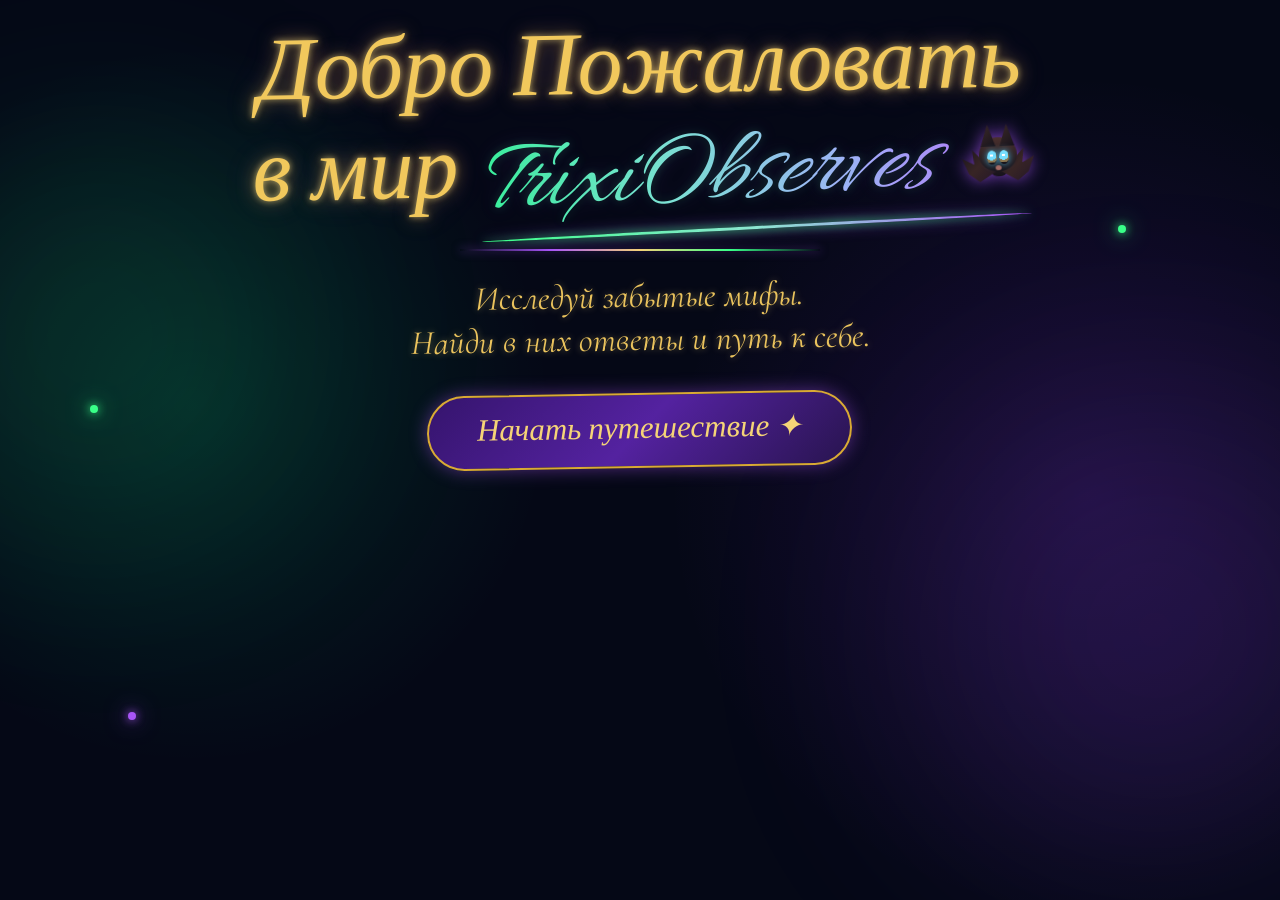
==== commit 65628f6d: "Update index.html" ====
--- a/index.html
+++ b/index.html
@@ -6,15 +6,20 @@
 
     <title>TrixiObserves — Мир забытых мифов</title>
 
-    <!-- Красивый рукописный шрифт -->
+    <!-- Рукописные шрифты -->
     <link rel="preconnect" href="https://fonts.googleapis.com">
     <link rel="preconnect" href="https://fonts.gstatic.com" crossorigin>
-    <link href="https://fonts.googleapis.com/css2?family=Allura&display=swap" rel="stylesheet">
+
+    <link href="https://fonts.googleapis.com/css2?family=Allura&family=Cormorant+Garamond:ital,wght@0,400;0,500;1,400;1,500&display=swap" rel="stylesheet">
 
     <style>
 
         * {
             box-sizing: border-box;
+        }
+
+        html {
+            scroll-behavior: smooth;
         }
 
         body {
@@ -23,25 +28,25 @@
 
             background:
                 radial-gradient(
-                    circle at 15% 40%,
-                    rgba(25, 120, 100, 0.18),
-                    transparent 32%
+                    circle at 15% 45%,
+                    rgba(0, 255, 150, 0.12),
+                    transparent 30%
                 ),
                 radial-gradient(
-                    circle at 85% 65%,
-                    rgba(110, 45, 170, 0.24),
-                    transparent 40%
+                    circle at 85% 55%,
+                    rgba(150, 50, 255, 0.15),
+                    transparent 35%
                 ),
                 #050816;
 
-            color: #f5d477;
-            overflow-x: hidden;
-        }
-
-
-        /* ========================================
-           СВЕЧЕНИЯ ФОНА
-        ======================================== */
+            color: #f2c95c;
+
+            overflow: hidden;
+        }
+
+        /* =========================
+           СВЕЧЕНИЯ
+        ========================= */
 
         .glow-green {
             position: fixed;
@@ -49,20 +54,19 @@
             width: 400px;
             height: 400px;
 
-            background: #39ff88;
-
-            opacity: 0.08;
+            left: -100px;
+            top: 15%;
+
+            background: #20ff91;
+
+            opacity: 0.10;
 
             filter: blur(120px);
 
             border-radius: 50%;
 
-            top: 10%;
-            left: -100px;
-
             pointer-events: none;
         }
-
 
         .glow-purple {
             position: fixed;
@@ -70,7 +74,10 @@
             width: 450px;
             height: 450px;
 
-            background: #a855f7;
+            right: -100px;
+            bottom: 5%;
+
+            background: #9b4dff;
 
             opacity: 0.14;
 
@@ -78,46 +85,40 @@
 
             border-radius: 50%;
 
-            bottom: -100px;
-            right: -80px;
-
             pointer-events: none;
         }
 
-
-        /* ========================================
-           МАЛЕНЬКИЕ ОГОНЬКИ
-        ======================================== */
+        /* =========================
+           ЗВЁЗДОЧКИ
+        ========================= */
 
         .dot {
             position: fixed;
 
-            width: 9px;
-            height: 9px;
+            width: 8px;
+            height: 8px;
 
             border-radius: 50%;
-
-            z-index: 2;
-
-            animation: floating 4s ease-in-out infinite;
-        }
-
-
-        .dot1 {
-            top: 25%;
-            right: 10%;
 
             background: #39ff88;
 
             box-shadow:
                 0 0 10px #39ff88,
                 0 0 25px #39ff88;
-        }
-
+
+            animation: float 4s ease-in-out infinite;
+
+            z-index: 2;
+        }
+
+        .dot1 {
+            top: 25%;
+            right: 12%;
+        }
 
         .dot2 {
             bottom: 20%;
-            left: 9%;
+            left: 10%;
 
             background: #a855f7;
 
@@ -128,51 +129,27 @@
             animation-delay: 1s;
         }
 
-
         .dot3 {
-            top: 48%;
+            top: 45%;
             left: 7%;
 
-            background: #39ff88;
-
-            box-shadow:
-                0 0 10px #39ff88,
-                0 0 25px #39ff88;
-
             animation-delay: 2s;
         }
 
-
-        .dot4 {
-            bottom: 30%;
-            right: 13%;
-
-            background: #f4c95d;
-
-            box-shadow:
-                0 0 10px #f4c95d,
-                0 0 22px #f4c95d;
-
-            animation-delay: 1.5s;
-        }
-
-
-        @keyframes floating {
-
-            0%,
-            100% {
+        @keyframes float {
+
+            0%, 100% {
                 transform: translateY(0);
             }
 
             50% {
-                transform: translateY(-12px);
-            }
-        }
-
-
-        /* ========================================
+                transform: translateY(-10px);
+            }
+        }
+
+        /* =========================
            ГЛАВНЫЙ ЭКРАН
-        ======================================== */
+        ========================= */
 
         .hero {
             position: relative;
@@ -182,86 +159,78 @@
             min-height: 100vh;
 
             display: flex;
-
             flex-direction: column;
-
-            justify-content: center;
-
             align-items: center;
 
             text-align: center;
 
-            padding: 50px 25px 80px;
-        }
-
-
-        /* ========================================
-           ДОБРО ПОЖАЛОВАТЬ
-        ======================================== */
+            padding:
+                35px
+                20px
+                30px;
+
+            overflow: hidden;
+        }
+
+        /* =========================
+           ГЛАВНАЯ ФРАЗА
+        ========================= */
 
         h1 {
-            max-width: 1150px;
-
             margin: 0;
 
+            max-width: 1100px;
+
             font-family: "Allura", cursive;
 
-            font-size: clamp(60px, 8vw, 105px);
-
-            line-height: 1.02;
+            font-size: clamp(
+                55px,
+                7vw,
+                92px
+            );
+
+            line-height: 0.95;
 
             font-weight: 400;
 
             font-style: italic;
 
-            color: #f2c85c;
-
-            transform: rotate(-1.5deg);
+            color: #f1c85c;
 
             text-shadow:
-                0 0 5px rgba(255, 230, 140, 0.7),
-                0 0 15px rgba(244, 190, 65, 0.55),
-                0 0 32px rgba(168, 85, 247, 0.20);
-        }
-
-
-        .welcome-line {
-            display: block;
-        }
-
-
-        /* ========================================
-           TRIXIOBSERVES
-        ======================================== */
-
-        .trixi-line {
-            display: inline-flex;
-
-            align-items: center;
-
-            justify-content: center;
-
-            position: relative;
-
-            margin-top: 5px;
-        }
-
+                0 0 6px rgba(255, 225, 130, 0.65),
+                0 0 18px rgba(230, 180, 60, 0.5),
+                0 0 35px rgba(168, 85, 247, 0.2);
+
+            transform: rotate(-1deg);
+        }
+
+        /* =========================
+           TrixiObserves
+        ========================= */
 
         .world-name {
-            position: relative;
-
             display: inline-block;
 
-            padding: 0 6px 5px;
+            margin-top: 8px;
+
+            font-family: "Allura", cursive;
+
+            font-size: clamp(
+                65px,
+                8vw,
+                105px
+            );
+
+            font-style: italic;
 
             background:
                 linear-gradient(
                     90deg,
-                    #42f59b,
-                    #75e7ba,
-                    #9bbbdc,
-                    #b785ed,
-                    #a855f7
+                    #35f59a,
+                    #7ee7d7,
+                    #a6b4ff,
+                    #bd65ff
                 );
 
             -webkit-background-clip: text;
@@ -269,846 +238,479 @@
 
             -webkit-text-fill-color: transparent;
 
-            text-shadow: none;
-        }
-
-
-        /* Светящаяся линия */
+            position: relative;
+
+            transform: rotate(-2deg);
+
+            text-shadow:
+                0 0 10px rgba(57, 255, 136, 0.2),
+                0 0 20px rgba(168, 85, 247, 0.2);
+        }
+
+        /* Подчёркивание */
 
         .world-name::after {
             content: "";
 
-            position: absolute;
-
-            left: 2%;
-            right: 2%;
-
-            bottom: 0;
+            display: block;
+
+            width: 100%;
 
             height: 3px;
 
-            border-radius: 50%;
+            margin-top: 3px;
 
             background:
                 linear-gradient(
                     90deg,
                     #39ff88,
-                    #8ce6bd,
+                    #8de6d1,
                     #a855f7
                 );
 
+            border-radius: 50%;
+
             box-shadow:
-                0 0 7px rgba(57, 255, 136, 0.8),
-                0 0 12px rgba(168, 85, 247, 0.7);
-        }
-
-
-        /* ========================================
-           МИЛАЯ ЛЕТУЧАЯ МЫШКА
-        ======================================== */
+                0 0 8px #39ff88,
+                0 0 15px #a855f7;
+        }
+
+        /* =========================
+           МЫШКА
+        ========================= */
 
         .bat {
+            display: inline-block;
+
             position: relative;
 
-            display: inline-block;
-
-            width: 88px;
-            height: 67px;
-
-            margin-left: 13px;
-
-            flex-shrink: 0;
-
-            transform: translateY(7px);
+            width: 62px;
+            height: 48px;
+
+            margin-left: 12px;
+
+            vertical-align: middle;
+
+            transform: translateY(-8px);
 
             filter:
                 drop-shadow(
-                    0 0 8px
-                    rgba(168, 85, 247, 0.65)
-                );
-
-            animation: bat-floating 3s ease-in-out infinite;
-        }
-
-
-        @keyframes bat-floating {
-
-            0%,
-            100% {
-                transform:
-                    translateY(7px)
-                    rotate(-2deg);
-            }
-
-            50% {
-                transform:
-                    translateY(1px)
-                    rotate(2deg);
-            }
-        }
-
-
-        /* ----------------------------------------
-           ЛЕВОЕ КРЫЛО
-        ---------------------------------------- */
-
-        .wing-left {
+                    0 0 8px rgba(168, 85, 247, 0.7)
+                );
+        }
+
+        /* Тело */
+
+        .bat-body {
             position: absolute;
 
-            width: 43px;
-            height: 42px;
-
-            left: 0;
-            top: 18px;
+            width: 23px;
+            height: 30px;
+
+            left: 20px;
+            top: 14px;
+
+            background:
+                linear-gradient(
+                    180deg,
+                    #3b2a29,
+                    #17131b
+                );
+
+            border-radius:
+                48% 48% 45% 45%;
+        }
+
+        /* Голова */
+
+        .bat-head {
+            position: absolute;
+
+            width: 38px;
+            height: 34px;
+
+            left: 12px;
+            top: 5px;
+
+            background:
+                linear-gradient(
+                    180deg,
+                    #4a302d,
+                    #17131b
+                );
+
+            border-radius:
+                50% 50% 48% 48%;
+
+            z-index: 3;
+        }
+
+        /* Уши */
+
+        .bat-head::before,
+        .bat-head::after {
+            content: "";
+
+            position: absolute;
+
+            width: 15px;
+            height: 22px;
+
+            top: -13px;
 
             background:
                 linear-gradient(
                     135deg,
-                    #0b090b 5%,
-                    #2b1c1b 55%,
-                    #4a2925 100%
-                );
-
-            clip-path:
-                polygon(
-                    100% 32%,
-                    76% 15%,
-                    63% 30%,
-                    42% 7%,
-                    40% 39%,
-                    7% 24%,
-                    22% 58%,
-                    5% 70%,
-                    40% 78%,
-                    65% 100%,
-                    100% 72%
-                );
-
-            transform-origin: right center;
-
-            animation: left-wing 1.8s ease-in-out infinite;
-
-            z-index: 1;
-        }
-
-
-        /* ----------------------------------------
-           ПРАВОЕ КРЫЛО
-        ---------------------------------------- */
-
-        .wing-right {
-            position: absolute;
-
-            width: 43px;
-            height: 42px;
-
-            right: 0;
-            top: 18px;
-
-            background:
-                linear-gradient(
-                    225deg,
-                    #0b090b 5%,
-                    #2b1c1b 55%,
-                    #4a2925 100%
-                );
-
-            clip-path:
-                polygon(
-                    0 32%,
-                    24% 15%,
-                    37% 30%,
-                    58% 7%,
-                    60% 39%,
-                    93% 24%,
-                    78% 58%,
-                    95% 70%,
-                    60% 78%,
-                    35% 100%,
-                    0 72%
-                );
-
-            transform-origin: left center;
-
-            animation: right-wing 1.8s ease-in-out infinite;
-
-            z-index: 1;
-        }
-
-
-        @keyframes left-wing {
-
-            0%,
-            100% {
-                transform: rotate(2deg);
-            }
-
-            50% {
-                transform: rotate(10deg);
-            }
-        }
-
-
-        @keyframes right-wing {
-
-            0%,
-            100% {
-                transform: rotate(-2deg);
-            }
-
-            50% {
-                transform: rotate(-10deg);
-            }
-        }
-
-
-        /* ========================================
-           ТЕЛЬЦЕ
-        ======================================== */
-
-        .bat-body {
-            position: absolute;
-
-            width: 29px;
-            height: 36px;
-
-            left: 30px;
-            top: 28px;
-
-            border-radius:
-                48% 48% 55% 55%;
-
-            background:
-                radial-gradient(
-                    circle at 50% 20%,
-                    #463330,
-                    #211718 55%,
-                    #09080b 100%
-                );
-
-            z-index: 3;
-        }
-
-
-        /* Маленький животик */
-
-        .bat-belly {
-            position: absolute;
-
-            width: 17px;
-            height: 19px;
-
-            left: 6px;
-            bottom: 3px;
-
-            border-radius: 50%;
-
-            background:
-                radial-gradient(
-                    circle at 50% 30%,
-                    rgba(109, 76, 61, 0.6),
-                    rgba(34, 23, 24, 0.2)
-                );
-        }
-
-
-        /* ========================================
-           ГОЛОВА
-        ======================================== */
-
-        .bat-head {
-            position: absolute;
-
-            width: 40px;
-            height: 36px;
-
-            left: 24px;
-            top: 9px;
-
-            border-radius:
-                50% 50% 48% 48%;
-
-            background:
-                radial-gradient(
-                    circle at 50% 32%,
-                    #4a3634 0%,
-                    #281b1c 48%,
-                    #0d0b0e 100%
-                );
-
-            z-index: 5;
-
-            box-shadow:
-                inset 0 -4px 8px rgba(0, 0, 0, 0.4);
-        }
-
-
-        /* ========================================
-           УШКИ
-        ======================================== */
-
-        .ear {
-            position: absolute;
-
-            width: 18px;
-            height: 27px;
-
-            top: -15px;
-
-            background:
-                linear-gradient(
-                    150deg,
-                    #3b2826,
-                    #171013
+                    #3c2929,
+                    #17131b
                 );
 
             clip-path:
                 polygon(
                     50% 0,
                     100% 100%,
-                    0 82%
-                );
-
-            z-index: -1;
-        }
-
-
-        .ear-left {
-            left: 0;
-
-            transform:
-                rotate(-15deg);
-        }
-
-
-        .ear-right {
-            right: 0;
-
-            transform:
-                scaleX(-1)
-                rotate(-15deg);
-        }
-
-
-        /* Внутренняя часть ушек */
-
-        .ear::after {
-            content: "";
-
+                    0 100%
+                );
+        }
+
+        .bat-head::before {
+            left: 2px;
+        }
+
+        .bat-head::after {
+            right: 2px;
+        }
+
+        /* Глаза */
+
+        .eye {
             position: absolute;
 
-            width: 9px;
-            height: 18px;
-
-            top: 6px;
-            left: 5px;
+            width: 10px;
+            height: 14px;
+
+            top: 13px;
+
+            border-radius: 50%;
+
+            background:
+                radial-gradient(
+                    circle at 45% 35%,
+                    #ffffff 0 12%,
+                    #76dfff 13% 45%,
+                    #8a7650 46% 70%,
+                    #15131b 71%
+                );
+
+            box-shadow:
+                0 0 7px rgba(80, 210, 255, 0.8);
+
+            z-index: 4;
+        }
+
+        .eye-left {
+            left: 8px;
+        }
+
+        .eye-right {
+            right: 8px;
+        }
+
+        /* Нос */
+
+        .bat-nose {
+            position: absolute;
+
+            width: 6px;
+            height: 5px;
+
+            background: #a46b65;
+
+            border-radius: 50%;
+
+            left: 16px;
+            top: 28px;
+
+            z-index: 5;
+        }
+
+        /* Крылья */
+
+        .wing-left,
+        .wing-right {
+            position: absolute;
+
+            width: 34px;
+            height: 34px;
+
+            top: 15px;
 
             background:
                 linear-gradient(
-                    #70423f,
-                    #352124
-                );
+                    135deg,
+                    #17131b,
+                    #382525,
+                    #241727
+                );
+
+            z-index: 1;
+        }
+
+        .wing-left {
+            left: -5px;
 
             clip-path:
                 polygon(
-                    50% 0,
-                    100% 100%,
-                    0 82%
-                );
-        }
-
-
-        /* ========================================
-           ГЛАЗА
-        ======================================== */
-
-        .eye {
-            position: absolute;
-
-            width: 12px;
-            height: 16px;
-
-            top: 10px;
-
-            border-radius: 50%;
-
-            background:
-                radial-gradient(
-                    circle at 36% 25%,
-
-                    #ffffff 0 7%,
-
-                    #bdefff 8% 17%,
-
-                    #6ec8ec 18% 36%,
-
-                    #8e7658 37% 58%,
-
-                    #68482f 59% 75%,
-
-                    #17100d 76% 100%
-                );
-
-            border:
-                1px solid
-                rgba(190, 230, 240, 0.5);
-
-            box-shadow:
-                0 0 6px rgba(90, 205, 255, 0.8),
-                0 0 10px rgba(127, 95, 65, 0.3);
-
-            z-index: 8;
-        }
-
-
-        .eye-left {
-            left: 7px;
-        }
-
-
-        .eye-right {
-            right: 7px;
-        }
-
-
-        /* Зрачок */
-
-        .eye::after {
-            content: "";
-
-            position: absolute;
-
-            width: 3px;
-            height: 9px;
-
-            left: 4px;
-            top: 4px;
-
-            border-radius: 50%;
-
-            background: #08080b;
-        }
-
-
-        /* ========================================
-           НОСИК
-        ======================================== */
-
-        .nose {
-            position: absolute;
-
-            width: 6px;
-            height: 5px;
-
-            left: 17px;
-            top: 25px;
-
-            border-radius:
-                50% 50% 60% 60%;
-
-            background: #9a6655;
-
-            z-index: 9;
-
-            box-shadow:
-                0 0 3px rgba(255, 190, 170, 0.35);
-        }
-
-
-        /* ========================================
-           МИЛАЯ УЛЫБКА
-        ======================================== */
-
-        .mouth {
-            position: absolute;
-
-            width: 10px;
-            height: 5px;
-
-            left: 15px;
-            top: 29px;
-
-            border-bottom:
-                1px solid
-                #8c6058;
-
-            border-radius: 50%;
-
-            z-index: 9;
-        }
-
-
-        /* ========================================
-           ДЕКОРАТИВНЫЙ РАЗДЕЛИТЕЛЬ
-        ======================================== */
+                    100% 45%,
+                    65% 10%,
+                    55% 32%,
+                    30% 5%,
+                    35% 48%,
+                    0 30%,
+                    18% 75%,
+                    50% 100%,
+                    100% 70%
+                );
+        }
+
+        .wing-right {
+            right: -5px;
+
+            clip-path:
+                polygon(
+                    0 45%,
+                    35% 10%,
+                    45% 32%,
+                    70% 5%,
+                    65% 48%,
+                    100% 30%,
+                    82% 75%,
+                    50% 100%,
+                    0 70%
+                );
+        }
+
+        /* =========================
+           РАЗДЕЛИТЕЛЬ
+        ========================= */
 
         .divider {
-            display: flex;
-
-            align-items: center;
-
-            justify-content: center;
-
-            gap: 13px;
-
-            width: 420px;
-
-            max-width: 80%;
-
-            margin-top: 40px;
-        }
-
-
-        .divider-line {
+            width: 360px;
+
+            max-width: 75%;
+
             height: 2px;
 
-            flex: 1;
+            margin-top: 18px;
 
             background:
                 linear-gradient(
                     90deg,
                     transparent,
                     #a855f7,
-                    #f4d77b
+                    #f5d477,
+                    #39ff88,
+                    transparent
                 );
 
             box-shadow:
-                0 0 8px rgba(168, 85, 247, 0.6);
-        }
-
-
-        .divider-line.right {
-            background:
-                linear-gradient(
-                    90deg,
-                    #f4d77b,
-                    #a855f7,
-                    transparent
-                );
-        }
-
-
-        .divider-star {
-            color: #f4d77b;
-
-            font-size: 21px;
-
-            text-shadow:
-                0 0 10px #f4d77b;
-        }
-
-
-        /* ========================================
-           ТЕКСТ ПОД ЗАГОЛОВКОМ
-        ======================================== */
+                0 0 10px rgba(168, 85, 247, 0.5);
+        }
+
+        /* =========================
+           ОПИСАНИЕ
+        ========================= */
 
         .description {
-            max-width: 850px;
+            max-width: 720px;
 
             margin:
-                35px
+                25px
                 auto
                 0;
+
+            font-family:
+                "Cormorant Garamond",
+                serif;
+
+            font-size:
+                clamp(
+                    23px,
+                    3vw,
+                    34px
+                );
+
+            line-height: 1.25;
+
+            font-style: italic;
+
+            color: #eac35d;
+
+            transform: rotate(-1deg);
+
+            text-shadow:
+                0 0 7px rgba(244, 215, 123, 0.45);
+        }
+
+        /* =========================
+           КНОПКА
+        ========================= */
+
+        .explore-button {
+            display: inline-block;
+
+            margin-top: 32px;
+
+            padding:
+                14px
+                48px;
+
+            min-width: 300px;
+
+            border:
+                2px solid
+                #d9aa35;
+
+            border-radius: 50px;
+
+            background:
+                linear-gradient(
+                    135deg,
+                    #35146d,
+                    #5422a0,
+                    #28144f
+                );
+
+            color: #f5d477;
 
             font-family:
                 "Allura",
                 cursive;
 
-            font-size:
-                clamp(
-                    32px,
-                    4.5vw,
-                    50px
-                );
-
-            line-height: 1.3;
+            font-size: 31px;
 
             font-style: italic;
 
-            color: #edc968;
-
-            transform: rotate(-1.5deg);
-
-            text-shadow:
-                0 0 7px rgba(244, 215, 123, 0.5),
-                0 0 18px rgba(168, 85, 247, 0.18);
-        }
-
-
-        /* ========================================
-           КНОПКА
-        ======================================== */
-
-        .explore-button {
-            margin-top: 60px;
-
-            padding:
-                17px
-                50px;
-
-            min-width: 350px;
-
-            border:
-                2px solid
-                #d9aa35;
-
-            border-radius: 50px;
-
-            background:
-                linear-gradient(
-                    135deg,
-                    #35146d,
-                    #5824a6,
-                    #291650
-                );
-
-            color: #f5d477;
-
-            font-family:
-                "Allura",
-                cursive;
-
-            font-size: 35px;
-
-            font-style: italic;
-
             text-decoration: none;
 
-            display: inline-block;
-
             cursor: pointer;
 
+            box-shadow:
+                0 0 18px rgba(168, 85, 247, 0.45);
+
+            transition: 0.3s;
+
             transform: rotate(-1deg);
-
-            transition:
-                transform 0.3s ease,
-                box-shadow 0.3s ease,
-                border-color 0.3s ease;
-
-            box-shadow:
-                0 0 15px rgba(168, 85, 247, 0.45),
-                inset 0 0 15px rgba(168, 85, 247, 0.15);
-
-            text-shadow:
-                0 0 8px rgba(245, 212, 119, 0.6);
-        }
-
+        }
 
         .explore-button:hover {
             transform:
                 rotate(-1deg)
-                translateY(-5px)
-                scale(1.04);
-
-            border-color: #f5d477;
+                translateY(-4px)
+                scale(1.03);
 
             box-shadow:
-                0 0 20px rgba(168, 85, 247, 0.7),
-                0 0 45px rgba(57, 255, 136, 0.2);
-        }
-
-
-        /* ========================================
+                0 0 30px rgba(168, 85, 247, 0.7);
+        }
+
+        /* =========================
            МОБИЛЬНАЯ ВЕРСИЯ
-        ======================================== */
-
-        @media (max-width: 700px) {
+        ========================= */
+
+        @media (max-width: 600px) {
+
+            body {
+                overflow-y: auto;
+            }
 
             .hero {
+                min-height: 100vh;
+
                 padding:
-                    45px
+                    30px
                     15px
-                    75px;
-            }
-
+                    40px;
+            }
 
             h1 {
-                font-size: 54px;
-            }
-
-
-            .trixi-line {
-                flex-wrap: nowrap;
-            }
-
+                font-size: 52px;
+            }
+
+            .world-name {
+                font-size: 62px;
+            }
 
             .bat {
-                width: 67px;
-                height: 55px;
-
-                margin-left: 5px;
-
-                transform: scale(0.8);
-            }
-
+                width: 45px;
+                height: 38px;
+
+                transform:
+                    scale(0.8)
+                    translateY(-5px);
+            }
 
             .description {
-                font-size: 33px;
-
-                padding:
-                    0 10px;
-            }
-
-
-            .divider {
-                margin-top: 32px;
-
-                width: 300px;
-            }
-
+                font-size: 25px;
+
+                margin-top: 22px;
+            }
 
             .explore-button {
+                width: 90%;
+
                 min-width: 0;
 
-                width: 88%;
-
-                padding:
-                    15px
-                    20px;
-
-                margin-top: 52px;
-
-                font-size: 31px;
+                font-size: 28px;
             }
         }
 
     </style>
 </head>
 
-
 <body>
-
-    <!-- Фоновые свечения -->
 
     <div class="glow-green"></div>
     <div class="glow-purple"></div>
-
-
-    <!-- Магические огоньки -->
 
     <div class="dot dot1"></div>
     <div class="dot dot2"></div>
     <div class="dot dot3"></div>
-    <div class="dot dot4"></div>
-
 
     <main class="hero">
 
-
-        <!-- =====================================
-             ГЛАВНЫЙ ЗАГОЛОВОК
-        ====================================== -->
-
         <h1>
-
-            <span class="welcome-line">
-                Добро Пожаловать
+            Добро Пожаловать<br>
+
+            в мир
+
+            <span class="world-name">
+                TrixiObserves
+
+                <span class="bat">
+
+                    <span class="wing-left"></span>
+                    <span class="wing-right"></span>
+
+                    <span class="bat-body"></span>
+
+                    <span class="bat-head">
+                        <span class="eye eye-left"></span>
+                        <span class="eye eye-right"></span>
+                        <span class="bat-nose"></span>
+                    </span>
+
+                </span>
+
             </span>
 
-
-            <span class="trixi-line">
-
-                <span>
-                    в мир&nbsp;
-                </span>
-
-
-                <span class="world-name">
-                    TrixiObserves!
-                </span>
-
-
-                <!-- =================================
-                     МИЛАЯ ЛЕТУЧАЯ МЫШКА
-                ================================== -->
-
-                <span class="bat">
-
-                    <!-- крылья -->
-
-                    <span class="wing-left"></span>
-
-                    <span class="wing-right"></span>
-
-
-                    <!-- тело -->
-
-                    <span class="bat-body">
-
-                        <span class="bat-belly"></span>
-
-                    </span>
-
-
-                    <!-- голова -->
-
-                    <span class="bat-head">
-
-                        <!-- ушки -->
-
-                        <span class="ear ear-left"></span>
-
-                        <span class="ear ear-right"></span>
-
-
-                        <!-- голубо-карие глаза -->
-
-                        <span class="eye eye-left"></span>
-
-                        <span class="eye eye-right"></span>
-
-
-                        <!-- носик -->
-
-                        <span class="nose"></span>
-
-
-                        <!-- улыбка -->
-
-                        <span class="mouth"></span>
-
-                    </span>
-
-                </span>
-
-            </span>
-
         </h1>
 
-
-        <!-- =====================================
-             ДЕКОРАТИВНАЯ ЛИНИЯ
-        ====================================== -->
-
-        <div class="divider">
-
-            <div class="divider-line"></div>
-
-            <span class="divider-star">
-                ✦
-            </span>
-
-            <div class="divider-line right"></div>
-
-        </div>
-
-
-        <!-- =====================================
-             ОПИСАНИЕ
-        ====================================== -->
+        <div class="divider"></div>
 
         <p class="description">
-
             Исследуй забытые мифы.<br>
-
             Найди в них ответы и путь к себе.
-
         </p>
-
-
-        <!-- =====================================
-             КНОПКА
-        ====================================== -->
 
         <a
             href="explore.html"
@@ -1117,7 +719,6 @@
             Начать путешествие ✦
         </a>
 
-
     </main>
 
 </body>
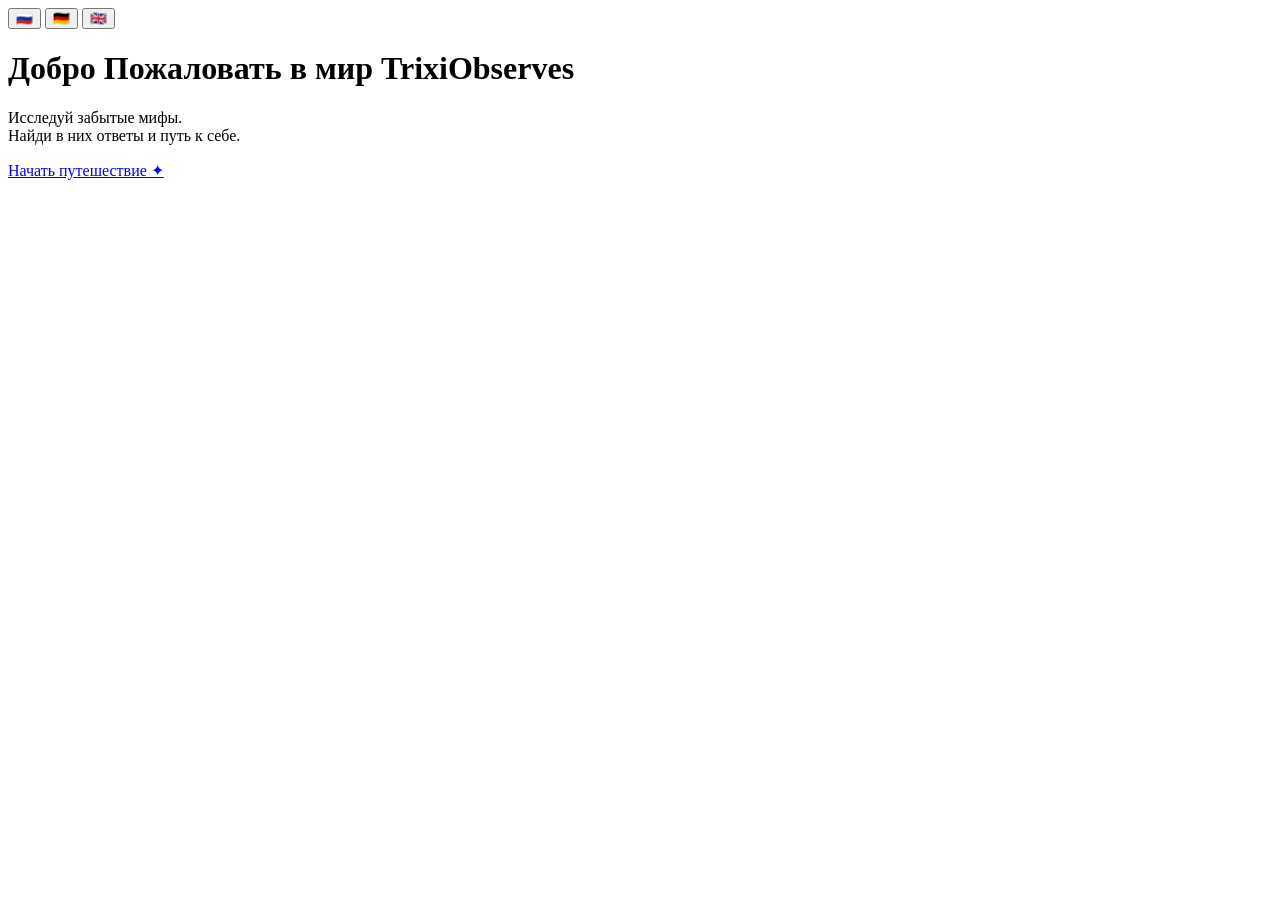
==== commit c34f8282: "Update index.html" ====
--- a/index.html
+++ b/index.html
@@ -1,702 +1,131 @@
 <!DOCTYPE html>
 <html lang="ru">
+
 <head>
+
     <meta charset="UTF-8">
-    <meta name="viewport" content="width=device-width, initial-scale=1.0">
 
-    <title>TrixiObserves — Мир забытых мифов</title>
+    <meta
+        name="viewport"
+        content="width=device-width, initial-scale=1.0"
+    >
 
-    <!-- Рукописные шрифты -->
-    <link rel="preconnect" href="https://fonts.googleapis.com">
-    <link rel="preconnect" href="https://fonts.gstatic.com" crossorigin>
+    <title>TrixiObserves</title>
 
-    <link href="https://fonts.googleapis.com/css2?family=Allura&family=Cormorant+Garamond:ital,wght@0,400;0,500;1,400;1,500&display=swap" rel="stylesheet">
+    <link
+        rel="stylesheet"
+        href="style.css"
+    >
 
-    <style>
-
-        * {
-            box-sizing: border-box;
-        }
-
-        html {
-            scroll-behavior: smooth;
-        }
-
-        body {
-            margin: 0;
-            min-height: 100vh;
-
-            background:
-                radial-gradient(
-                    circle at 15% 45%,
-                    rgba(0, 255, 150, 0.12),
-                    transparent 30%
-                ),
-                radial-gradient(
-                    circle at 85% 55%,
-                    rgba(150, 50, 255, 0.15),
-                    transparent 35%
-                ),
-                #050816;
-
-            color: #f2c95c;
-
-            overflow: hidden;
-        }
-
-        /* =========================
-           СВЕЧЕНИЯ
-        ========================= */
-
-        .glow-green {
-            position: fixed;
-
-            width: 400px;
-            height: 400px;
-
-            left: -100px;
-            top: 15%;
-
-            background: #20ff91;
-
-            opacity: 0.10;
-
-            filter: blur(120px);
-
-            border-radius: 50%;
-
-            pointer-events: none;
-        }
-
-        .glow-purple {
-            position: fixed;
-
-            width: 450px;
-            height: 450px;
-
-            right: -100px;
-            bottom: 5%;
-
-            background: #9b4dff;
-
-            opacity: 0.14;
-
-            filter: blur(130px);
-
-            border-radius: 50%;
-
-            pointer-events: none;
-        }
-
-        /* =========================
-           ЗВЁЗДОЧКИ
-        ========================= */
-
-        .dot {
-            position: fixed;
-
-            width: 8px;
-            height: 8px;
-
-            border-radius: 50%;
-
-            background: #39ff88;
-
-            box-shadow:
-                0 0 10px #39ff88,
-                0 0 25px #39ff88;
-
-            animation: float 4s ease-in-out infinite;
-
-            z-index: 2;
-        }
-
-        .dot1 {
-            top: 25%;
-            right: 12%;
-        }
-
-        .dot2 {
-            bottom: 20%;
-            left: 10%;
-
-            background: #a855f7;
-
-            box-shadow:
-                0 0 10px #a855f7,
-                0 0 25px #a855f7;
-
-            animation-delay: 1s;
-        }
-
-        .dot3 {
-            top: 45%;
-            left: 7%;
-
-            animation-delay: 2s;
-        }
-
-        @keyframes float {
-
-            0%, 100% {
-                transform: translateY(0);
-            }
-
-            50% {
-                transform: translateY(-10px);
-            }
-        }
-
-        /* =========================
-           ГЛАВНЫЙ ЭКРАН
-        ========================= */
-
-        .hero {
-            position: relative;
-
-            z-index: 3;
-
-            min-height: 100vh;
-
-            display: flex;
-            flex-direction: column;
-            align-items: center;
-
-            text-align: center;
-
-            padding:
-                35px
-                20px
-                30px;
-
-            overflow: hidden;
-        }
-
-        /* =========================
-           ГЛАВНАЯ ФРАЗА
-        ========================= */
-
-        h1 {
-            margin: 0;
-
-            max-width: 1100px;
-
-            font-family: "Allura", cursive;
-
-            font-size: clamp(
-                55px,
-                7vw,
-                92px
-            );
-
-            line-height: 0.95;
-
-            font-weight: 400;
-
-            font-style: italic;
-
-            color: #f1c85c;
-
-            text-shadow:
-                0 0 6px rgba(255, 225, 130, 0.65),
-                0 0 18px rgba(230, 180, 60, 0.5),
-                0 0 35px rgba(168, 85, 247, 0.2);
-
-            transform: rotate(-1deg);
-        }
-
-        /* =========================
-           TrixiObserves
-        ========================= */
-
-        .world-name {
-            display: inline-block;
-
-            margin-top: 8px;
-
-            font-family: "Allura", cursive;
-
-            font-size: clamp(
-                65px,
-                8vw,
-                105px
-            );
-
-            font-style: italic;
-
-            background:
-                linear-gradient(
-                    90deg,
-                    #35f59a,
-                    #7ee7d7,
-                    #a6b4ff,
-                    #bd65ff
-                );
-
-            -webkit-background-clip: text;
-            background-clip: text;
-
-            -webkit-text-fill-color: transparent;
-
-            position: relative;
-
-            transform: rotate(-2deg);
-
-            text-shadow:
-                0 0 10px rgba(57, 255, 136, 0.2),
-                0 0 20px rgba(168, 85, 247, 0.2);
-        }
-
-        /* Подчёркивание */
-
-        .world-name::after {
-            content: "";
-
-            display: block;
-
-            width: 100%;
-
-            height: 3px;
-
-            margin-top: 3px;
-
-            background:
-                linear-gradient(
-                    90deg,
-                    #39ff88,
-                    #8de6d1,
-                    #a855f7
-                );
-
-            border-radius: 50%;
-
-            box-shadow:
-                0 0 8px #39ff88,
-                0 0 15px #a855f7;
-        }
-
-        /* =========================
-           МЫШКА
-        ========================= */
-
-        .bat {
-            display: inline-block;
-
-            position: relative;
-
-            width: 62px;
-            height: 48px;
-
-            margin-left: 12px;
-
-            vertical-align: middle;
-
-            transform: translateY(-8px);
-
-            filter:
-                drop-shadow(
-                    0 0 8px rgba(168, 85, 247, 0.7)
-                );
-        }
-
-        /* Тело */
-
-        .bat-body {
-            position: absolute;
-
-            width: 23px;
-            height: 30px;
-
-            left: 20px;
-            top: 14px;
-
-            background:
-                linear-gradient(
-                    180deg,
-                    #3b2a29,
-                    #17131b
-                );
-
-            border-radius:
-                48% 48% 45% 45%;
-        }
-
-        /* Голова */
-
-        .bat-head {
-            position: absolute;
-
-            width: 38px;
-            height: 34px;
-
-            left: 12px;
-            top: 5px;
-
-            background:
-                linear-gradient(
-                    180deg,
-                    #4a302d,
-                    #17131b
-                );
-
-            border-radius:
-                50% 50% 48% 48%;
-
-            z-index: 3;
-        }
-
-        /* Уши */
-
-        .bat-head::before,
-        .bat-head::after {
-            content: "";
-
-            position: absolute;
-
-            width: 15px;
-            height: 22px;
-
-            top: -13px;
-
-            background:
-                linear-gradient(
-                    135deg,
-                    #3c2929,
-                    #17131b
-                );
-
-            clip-path:
-                polygon(
-                    50% 0,
-                    100% 100%,
-                    0 100%
-                );
-        }
-
-        .bat-head::before {
-            left: 2px;
-        }
-
-        .bat-head::after {
-            right: 2px;
-        }
-
-        /* Глаза */
-
-        .eye {
-            position: absolute;
-
-            width: 10px;
-            height: 14px;
-
-            top: 13px;
-
-            border-radius: 50%;
-
-            background:
-                radial-gradient(
-                    circle at 45% 35%,
-                    #ffffff 0 12%,
-                    #76dfff 13% 45%,
-                    #8a7650 46% 70%,
-                    #15131b 71%
-                );
-
-            box-shadow:
-                0 0 7px rgba(80, 210, 255, 0.8);
-
-            z-index: 4;
-        }
-
-        .eye-left {
-            left: 8px;
-        }
-
-        .eye-right {
-            right: 8px;
-        }
-
-        /* Нос */
-
-        .bat-nose {
-            position: absolute;
-
-            width: 6px;
-            height: 5px;
-
-            background: #a46b65;
-
-            border-radius: 50%;
-
-            left: 16px;
-            top: 28px;
-
-            z-index: 5;
-        }
-
-        /* Крылья */
-
-        .wing-left,
-        .wing-right {
-            position: absolute;
-
-            width: 34px;
-            height: 34px;
-
-            top: 15px;
-
-            background:
-                linear-gradient(
-                    135deg,
-                    #17131b,
-                    #382525,
-                    #241727
-                );
-
-            z-index: 1;
-        }
-
-        .wing-left {
-            left: -5px;
-
-            clip-path:
-                polygon(
-                    100% 45%,
-                    65% 10%,
-                    55% 32%,
-                    30% 5%,
-                    35% 48%,
-                    0 30%,
-                    18% 75%,
-                    50% 100%,
-                    100% 70%
-                );
-        }
-
-        .wing-right {
-            right: -5px;
-
-            clip-path:
-                polygon(
-                    0 45%,
-                    35% 10%,
-                    45% 32%,
-                    70% 5%,
-                    65% 48%,
-                    100% 30%,
-                    82% 75%,
-                    50% 100%,
-                    0 70%
-                );
-        }
-
-        /* =========================
-           РАЗДЕЛИТЕЛЬ
-        ========================= */
-
-        .divider {
-            width: 360px;
-
-            max-width: 75%;
-
-            height: 2px;
-
-            margin-top: 18px;
-
-            background:
-                linear-gradient(
-                    90deg,
-                    transparent,
-                    #a855f7,
-                    #f5d477,
-                    #39ff88,
-                    transparent
-                );
-
-            box-shadow:
-                0 0 10px rgba(168, 85, 247, 0.5);
-        }
-
-        /* =========================
-           ОПИСАНИЕ
-        ========================= */
-
-        .description {
-            max-width: 720px;
-
-            margin:
-                25px
-                auto
-                0;
-
-            font-family:
-                "Cormorant Garamond",
-                serif;
-
-            font-size:
-                clamp(
-                    23px,
-                    3vw,
-                    34px
-                );
-
-            line-height: 1.25;
-
-            font-style: italic;
-
-            color: #eac35d;
-
-            transform: rotate(-1deg);
-
-            text-shadow:
-                0 0 7px rgba(244, 215, 123, 0.45);
-        }
-
-        /* =========================
-           КНОПКА
-        ========================= */
-
-        .explore-button {
-            display: inline-block;
-
-            margin-top: 32px;
-
-            padding:
-                14px
-                48px;
-
-            min-width: 300px;
-
-            border:
-                2px solid
-                #d9aa35;
-
-            border-radius: 50px;
-
-            background:
-                linear-gradient(
-                    135deg,
-                    #35146d,
-                    #5422a0,
-                    #28144f
-                );
-
-            color: #f5d477;
-
-            font-family:
-                "Allura",
-                cursive;
-
-            font-size: 31px;
-
-            font-style: italic;
-
-            text-decoration: none;
-
-            cursor: pointer;
-
-            box-shadow:
-                0 0 18px rgba(168, 85, 247, 0.45);
-
-            transition: 0.3s;
-
-            transform: rotate(-1deg);
-        }
-
-        .explore-button:hover {
-            transform:
-                rotate(-1deg)
-                translateY(-4px)
-                scale(1.03);
-
-            box-shadow:
-                0 0 30px rgba(168, 85, 247, 0.7);
-        }
-
-        /* =========================
-           МОБИЛЬНАЯ ВЕРСИЯ
-        ========================= */
-
-        @media (max-width: 600px) {
-
-            body {
-                overflow-y: auto;
-            }
-
-            .hero {
-                min-height: 100vh;
-
-                padding:
-                    30px
-                    15px
-                    40px;
-            }
-
-            h1 {
-                font-size: 52px;
-            }
-
-            .world-name {
-                font-size: 62px;
-            }
-
-            .bat {
-                width: 45px;
-                height: 38px;
-
-                transform:
-                    scale(0.8)
-                    translateY(-5px);
-            }
-
-            .description {
-                font-size: 25px;
-
-                margin-top: 22px;
-            }
-
-            .explore-button {
-                width: 90%;
-
-                min-width: 0;
-
-                font-size: 28px;
-            }
-        }
-
-    </style>
 </head>
 
-<body>
+
+<body class="home-page">
+
+    <!-- =========================
+         ПЕРЕКЛЮЧАТЕЛЬ ЯЗЫКОВ
+    ========================== -->
+
+    <div class="language-switcher">
+
+        <button
+            class="language-button active"
+            data-language="ru"
+            onclick="changeLanguage('ru')"
+            title="Русский"
+        >
+            🇷🇺
+        </button>
+
+        <button
+            class="language-button"
+            data-language="de"
+            onclick="changeLanguage('de')"
+            title="Deutsch"
+        >
+            🇩🇪
+        </button>
+
+        <button
+            class="language-button"
+            data-language="en"
+            onclick="changeLanguage('en')"
+            title="English"
+        >
+            🇬🇧
+        </button>
+
+    </div>
+
+
+    <!-- =========================
+         СВЕЧЕНИЯ
+    ========================== -->
 
     <div class="glow-green"></div>
+
     <div class="glow-purple"></div>
 
-    <div class="dot dot1"></div>
-    <div class="dot dot2"></div>
-    <div class="dot dot3"></div>
+
+    <!-- Магические точки -->
+
+    <div class="magic-dot dot-one"></div>
+
+    <div class="magic-dot dot-two"></div>
+
+    <div class="magic-dot dot-three"></div>
+
+
+    <!-- =========================
+         ГЛАВНЫЙ ЭКРАН
+    ========================== -->
 
     <main class="hero">
 
-        <h1>
-            Добро Пожаловать<br>
+        <h1 class="main-title">
 
-            в мир
+            <span
+                class="welcome-line"
+                data-i18n="welcome"
+            >
+                Добро Пожаловать
+            </span>
+
+
+            <span
+                class="in-world"
+                data-i18n="inWorld"
+            >
+                в мир
+            </span>
+
 
             <span class="world-name">
+
                 TrixiObserves
+
+                <!-- Мышка -->
 
                 <span class="bat">
 
-                    <span class="wing-left"></span>
-                    <span class="wing-right"></span>
+                    <span class="bat-wing bat-wing-left"></span>
+
+                    <span class="bat-wing bat-wing-right"></span>
 
                     <span class="bat-body"></span>
 
                     <span class="bat-head">
-                        <span class="eye eye-left"></span>
-                        <span class="eye eye-right"></span>
+
+                        <span class="bat-ear bat-ear-left"></span>
+
+                        <span class="bat-ear bat-ear-right"></span>
+
+                        <span class="bat-eye bat-eye-left"></span>
+
+                        <span class="bat-eye bat-eye-right"></span>
+
                         <span class="bat-nose"></span>
+
                     </span>
 
                 </span>
@@ -705,21 +134,50 @@
 
         </h1>
 
-        <div class="divider"></div>
 
-        <p class="description">
-            Исследуй забытые мифы.<br>
-            Найди в них ответы и путь к себе.
+        <!-- Разделительная линия -->
+
+        <div class="gold-divider"></div>
+
+
+        <!-- =========================
+             ОПИСАНИЕ
+        ========================== -->
+
+        <p class="home-description">
+
+            <span data-i18n="descriptionOne">
+                Исследуй забытые мифы.
+            </span>
+
+            <br>
+
+            <span data-i18n="descriptionTwo">
+                Найди в них ответы и путь к себе.
+            </span>
+
         </p>
+
+
+        <!-- =========================
+             КНОПКА
+        ========================== -->
 
         <a
             href="explore.html"
-            class="explore-button"
+            class="main-button"
+            data-i18n="startJourney"
         >
             Начать путешествие ✦
         </a>
 
     </main>
 
+
+    <!-- JavaScript -->
+
+    <script src="script.js"></script>
+
 </body>
+
 </html>
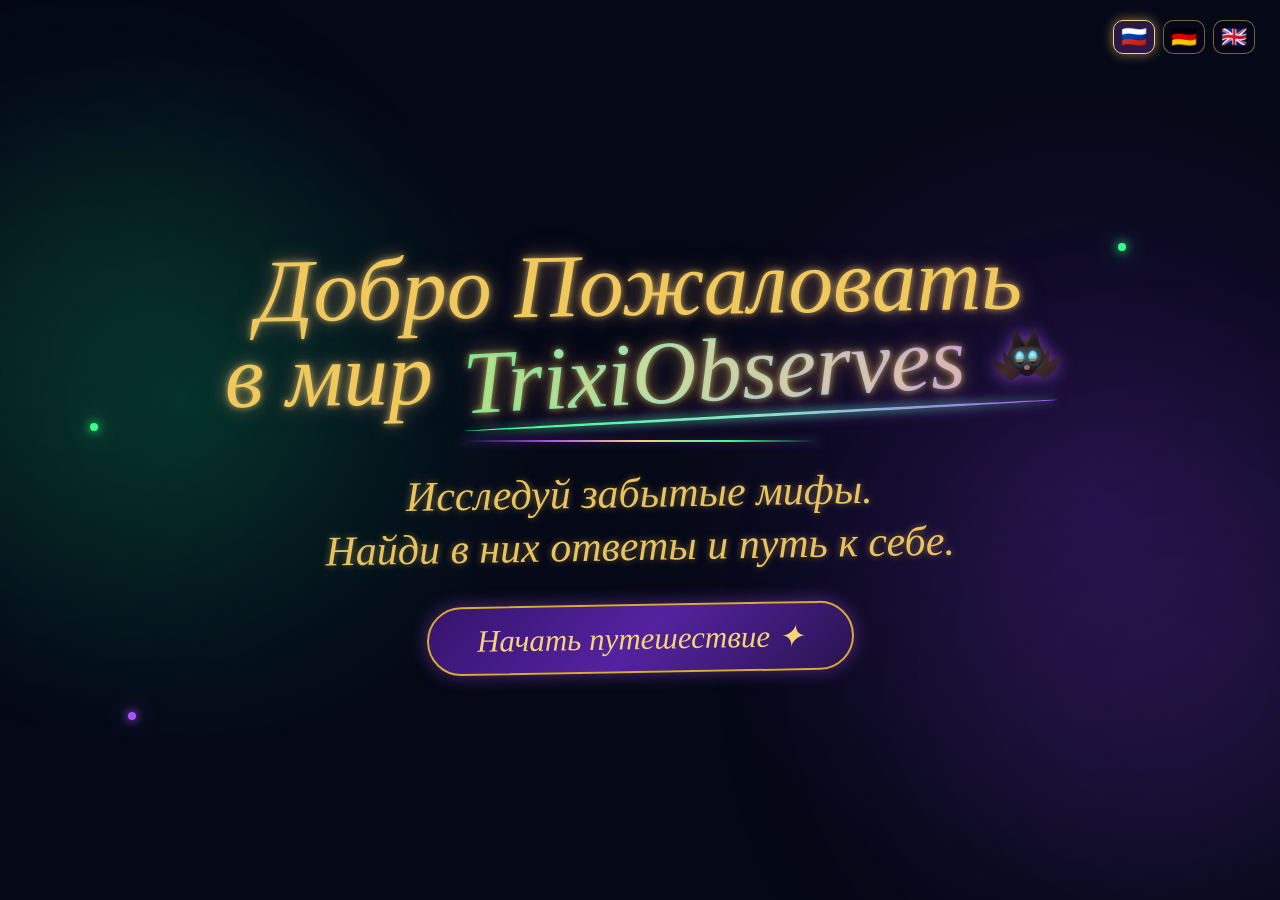
==== commit b5751099: "Update index.html" ====
--- a/index.html
+++ b/index.html
@@ -26,37 +26,36 @@
          ПЕРЕКЛЮЧАТЕЛЬ ЯЗЫКОВ
     ========================== -->
 
-    <div class="language-switcher">
+   <div class="language-switcher">
 
-        <button
-            class="language-button active"
-            data-language="ru"
-            onclick="changeLanguage('ru')"
-            title="Русский"
-        >
-            🇷🇺
-        </button>
+    <button
+        class="language-button"
+        data-language="ru"
+        onclick="changeLanguage('ru')"
+        title="Русский"
+    >
+        🇷🇺
+    </button>
 
-        <button
-            class="language-button"
-            data-language="de"
-            onclick="changeLanguage('de')"
-            title="Deutsch"
-        >
-            🇩🇪
-        </button>
+    <button
+        class="language-button"
+        data-language="de"
+        onclick="changeLanguage('de')"
+        title="Deutsch"
+    >
+        🇩🇪
+    </button>
 
-        <button
-            class="language-button"
-            data-language="en"
-            onclick="changeLanguage('en')"
-            title="English"
-        >
-            🇬🇧
-        </button>
+    <button
+        class="language-button"
+        data-language="en"
+        onclick="changeLanguage('en')"
+        title="English"
+    >
+        🇬🇧
+    </button>
 
-    </div>
-
+</div>
 
     <!-- =========================
          СВЕЧЕНИЯ
--- a/style.css
+++ b/style.css
@@ -0,0 +1,1235 @@
+/* =====================================================
+   TRIXIOBSERVES
+   ОСНОВНЫЕ СТИЛИ
+===================================================== */
+
+
+/* =========================
+   БАЗА
+========================= */
+
+* {
+    box-sizing: border-box;
+}
+
+
+html {
+    scroll-behavior: smooth;
+}
+
+
+body {
+    margin: 0;
+
+    min-height: 100vh;
+
+    background:
+        radial-gradient(
+            circle at 15% 45%,
+            rgba(0, 255, 150, 0.12),
+            transparent 30%
+        ),
+
+        radial-gradient(
+            circle at 85% 55%,
+            rgba(150, 50, 255, 0.16),
+            transparent 35%
+        ),
+
+        #050816;
+
+    color: #f2c95c;
+
+    overflow-x: hidden;
+}
+
+
+/* =========================
+   ФОНОВЫЕ СВЕЧЕНИЯ
+========================= */
+
+.glow-green {
+
+    position: fixed;
+
+    width: 420px;
+    height: 420px;
+
+    left: -120px;
+    top: 15%;
+
+    background: #20ff91;
+
+    opacity: 0.09;
+
+    filter: blur(120px);
+
+    border-radius: 50%;
+
+    pointer-events: none;
+
+    z-index: 0;
+}
+
+
+.glow-purple {
+
+    position: fixed;
+
+    width: 470px;
+    height: 470px;
+
+    right: -120px;
+    bottom: 0;
+
+    background: #9b4dff;
+
+    opacity: 0.14;
+
+    filter: blur(130px);
+
+    border-radius: 50%;
+
+    pointer-events: none;
+
+    z-index: 0;
+}
+
+
+/* =========================
+   ЯЗЫКИ
+========================= */
+
+.language-switcher {
+
+    position: fixed;
+
+    top: 20px;
+    right: 25px;
+
+    display: flex;
+
+    gap: 8px;
+
+    z-index: 100;
+}
+
+
+.language-button {
+
+    width: 42px;
+    height: 34px;
+
+    padding: 0;
+
+    border:
+        1px solid
+        rgba(245, 212, 119, 0.45);
+
+    border-radius: 10px;
+
+    background:
+        rgba(8, 7, 25, 0.78);
+
+    font-size: 21px;
+
+    cursor: pointer;
+
+    transition:
+        transform 0.25s ease,
+        box-shadow 0.25s ease,
+        border-color 0.25s ease;
+}
+
+
+.language-button:hover {
+
+    transform: translateY(-2px);
+
+    border-color: #f5d477;
+
+    box-shadow:
+        0 0 15px
+        rgba(168, 85, 247, 0.5);
+}
+
+
+.language-button.active {
+
+    border-color: #f5d477;
+
+    background:
+        rgba(75, 40, 110, 0.55);
+
+    box-shadow:
+        0 0 12px
+        rgba(245, 212, 119, 0.55);
+}
+
+
+/* =========================
+   МАГИЧЕСКИЕ ТОЧКИ
+========================= */
+
+.magic-dot {
+
+    position: fixed;
+
+    width: 8px;
+    height: 8px;
+
+    border-radius: 50%;
+
+    background: #39ff88;
+
+    box-shadow:
+        0 0 10px #39ff88,
+        0 0 25px #39ff88;
+
+    animation:
+        floating 4s ease-in-out infinite;
+
+    z-index: 2;
+}
+
+
+.dot-one {
+
+    top: 27%;
+    right: 12%;
+}
+
+
+.dot-two {
+
+    bottom: 20%;
+    left: 10%;
+
+    background: #a855f7;
+
+    box-shadow:
+        0 0 10px #a855f7,
+        0 0 25px #a855f7;
+
+    animation-delay: 1s;
+}
+
+
+.dot-three {
+
+    top: 47%;
+    left: 7%;
+
+    animation-delay: 2s;
+}
+
+
+@keyframes floating {
+
+    0%,
+    100% {
+        transform: translateY(0);
+    }
+
+    50% {
+        transform: translateY(-10px);
+    }
+}
+
+
+/* =====================================================
+   ГЛАВНАЯ СТРАНИЦА
+===================================================== */
+
+.hero {
+
+    position: relative;
+
+    z-index: 3;
+
+    min-height: 100vh;
+
+    display: flex;
+
+    flex-direction: column;
+
+    align-items: center;
+
+    justify-content: center;
+
+    text-align: center;
+
+    padding:
+        55px
+        20px
+        40px;
+}
+
+
+/* =========================
+   ГЛАВНЫЙ ЗАГОЛОВОК
+========================= */
+
+.main-title {
+
+    margin: 0;
+
+    max-width: 1100px;
+
+    font-family:
+        "Allura",
+        cursive;
+
+    font-size:
+        clamp(
+            55px,
+            7vw,
+            92px
+        );
+
+    line-height: 0.95;
+
+    font-weight: 400;
+
+    font-style: italic;
+
+    color: #f1c85c;
+
+    transform:
+        rotate(-1deg);
+
+    text-shadow:
+
+        0 0 6px
+        rgba(255, 225, 130, 0.65),
+
+        0 0 18px
+        rgba(230, 180, 60, 0.5),
+
+        0 0 35px
+        rgba(168, 85, 247, 0.2);
+}
+
+
+.welcome-line {
+
+    display: block;
+}
+
+
+.in-world {
+
+    display: inline-block;
+
+    margin-right: 8px;
+}
+
+
+/* =========================
+   TRIXIOBSERVES
+========================= */
+
+.world-name {
+
+    display: inline-block;
+
+    position: relative;
+
+    font-family:
+        "Allura",
+        cursive;
+
+    font-style: italic;
+
+    background:
+        linear-gradient(
+            90deg,
+            #35f59a,
+            #7ee7d7,
+            #a6b4ff,
+            #bd65ff
+        );
+
+    -webkit-background-clip: text;
+
+    background-clip: text;
+
+    -webkit-text-fill-color: transparent;
+
+    transform:
+        rotate(-2deg);
+}
+
+
+.world-name::after {
+
+    content: "";
+
+    display: block;
+
+    width: 100%;
+
+    height: 3px;
+
+    margin-top: 4px;
+
+    border-radius: 50%;
+
+    background:
+        linear-gradient(
+            90deg,
+            #39ff88,
+            #8de6d1,
+            #a855f7
+        );
+
+    box-shadow:
+        0 0 8px #39ff88,
+        0 0 15px #a855f7;
+}
+
+
+/* =====================================================
+   ЛЕТУЧАЯ МЫШКА
+===================================================== */
+
+.bat {
+
+    display: inline-block;
+
+    position: relative;
+
+    width: 58px;
+    height: 45px;
+
+    margin-left: 10px;
+
+    vertical-align: middle;
+
+    transform:
+        translateY(-7px);
+
+    filter:
+        drop-shadow(
+            0 0 8px
+            rgba(168, 85, 247, 0.7)
+        );
+
+    animation:
+        batFloat 3s ease-in-out infinite;
+}
+
+
+@keyframes batFloat {
+
+    0%,
+    100% {
+        transform:
+            translateY(-7px)
+            rotate(-2deg);
+    }
+
+    50% {
+        transform:
+            translateY(-12px)
+            rotate(2deg);
+    }
+}
+
+
+/* Тело */
+
+.bat-body {
+
+    position: absolute;
+
+    width: 22px;
+    height: 28px;
+
+    left: 18px;
+    top: 14px;
+
+    background:
+        linear-gradient(
+            180deg,
+            #4a302d,
+            #17131b
+        );
+
+    border-radius: 50%;
+
+    z-index: 2;
+}
+
+
+/* Голова */
+
+.bat-head {
+
+    position: absolute;
+
+    width: 36px;
+    height: 32px;
+
+    left: 11px;
+    top: 5px;
+
+    background:
+        linear-gradient(
+            180deg,
+            #4b322f,
+            #18131b
+        );
+
+    border-radius: 50%;
+
+    z-index: 4;
+}
+
+
+/* Уши */
+
+.bat-ear {
+
+    position: absolute;
+
+    width: 14px;
+    height: 21px;
+
+    top: -12px;
+
+    background:
+        linear-gradient(
+            135deg,
+            #3c2929,
+            #17131b
+        );
+
+    clip-path:
+        polygon(
+            50% 0,
+            100% 100%,
+            0 100%
+        );
+
+    z-index: -1;
+}
+
+
+.bat-ear-left {
+
+    left: 2px;
+
+    transform:
+        rotate(-10deg);
+}
+
+
+.bat-ear-right {
+
+    right: 2px;
+
+    transform:
+        rotate(10deg);
+}
+
+
+/* Глаза */
+
+.bat-eye {
+
+    position: absolute;
+
+    width: 9px;
+    height: 13px;
+
+    top: 12px;
+
+    border-radius: 50%;
+
+    background:
+        radial-gradient(
+            circle at 45% 30%,
+
+            #ffffff 0 10%,
+
+            #73dcff 11% 43%,
+
+            #927b55 44% 68%,
+
+            #14121a 69%
+        );
+
+    box-shadow:
+        0 0 7px
+        rgba(90, 220, 255, 0.8);
+
+    z-index: 5;
+}
+
+
+.bat-eye-left {
+
+    left: 7px;
+}
+
+
+.bat-eye-right {
+
+    right: 7px;
+}
+
+
+/* Нос */
+
+.bat-nose {
+
+    position: absolute;
+
+    width: 6px;
+    height: 5px;
+
+    left: 15px;
+    top: 26px;
+
+    border-radius: 50%;
+
+    background: #a76b62;
+
+    z-index: 6;
+}
+
+
+/* Крылья */
+
+.bat-wing {
+
+    position: absolute;
+
+    width: 34px;
+    height: 32px;
+
+    top: 14px;
+
+    background:
+        linear-gradient(
+            135deg,
+            #17131b,
+            #432a28,
+            #251729
+        );
+
+    z-index: 1;
+}
+
+
+.bat-wing-left {
+
+    left: -5px;
+
+    clip-path:
+        polygon(
+            100% 45%,
+            65% 10%,
+            55% 32%,
+            30% 5%,
+            35% 48%,
+            0 30%,
+            18% 75%,
+            50% 100%,
+            100% 70%
+        );
+}
+
+
+.bat-wing-right {
+
+    right: -5px;
+
+    clip-path:
+        polygon(
+            0 45%,
+            35% 10%,
+            45% 32%,
+            70% 5%,
+            65% 48%,
+            100% 30%,
+            82% 75%,
+            50% 100%,
+            0 70%
+        );
+}
+
+
+/* =====================================================
+   РАЗДЕЛИТЕЛЬ
+===================================================== */
+
+.gold-divider {
+
+    width: 360px;
+
+    max-width: 75%;
+
+    height: 2px;
+
+    margin-top: 20px;
+
+    background:
+        linear-gradient(
+            90deg,
+            transparent,
+            #a855f7,
+            #f5d477,
+            #39ff88,
+            transparent
+        );
+
+    box-shadow:
+        0 0 10px
+        rgba(168, 85, 247, 0.5);
+}
+
+
+/* =====================================================
+   ОПИСАНИЕ
+===================================================== */
+
+.home-description {
+
+    max-width: 750px;
+
+    margin:
+        25px
+        auto
+        0;
+
+    font-family:
+        "Allura",
+        cursive;
+
+    font-size:
+        clamp(
+            28px,
+            3.8vw,
+            42px
+        );
+
+    line-height: 1.25;
+
+    font-style: italic;
+
+    color: #eac35d;
+
+    transform:
+        rotate(-1deg);
+
+    text-shadow:
+        0 0 7px
+        rgba(244, 215, 123, 0.45);
+}
+
+
+/* =====================================================
+   ГЛАВНАЯ КНОПКА
+===================================================== */
+
+.main-button {
+
+    display: inline-block;
+
+    margin-top: 32px;
+
+    padding:
+        14px
+        48px;
+
+    min-width: 300px;
+
+    border:
+        2px solid
+        #d9aa35;
+
+    border-radius: 50px;
+
+    background:
+        linear-gradient(
+            135deg,
+            #35146d,
+            #5422a0,
+            #28144f
+        );
+
+    color: #f5d477;
+
+    font-family:
+        "Allura",
+        cursive;
+
+    font-size: 31px;
+
+    font-style: italic;
+
+    text-decoration: none;
+
+    box-shadow:
+        0 0 18px
+        rgba(168, 85, 247, 0.45);
+
+    transition: 0.3s;
+
+    transform:
+        rotate(-1deg);
+}
+
+
+.main-button:hover {
+
+    transform:
+        rotate(-1deg)
+        translateY(-4px)
+        scale(1.03);
+
+    box-shadow:
+        0 0 30px
+        rgba(168, 85, 247, 0.7);
+}
+
+
+/* =====================================================
+   СТРАНИЦА EXPLORE
+===================================================== */
+
+.explore-container {
+
+    position: relative;
+
+    z-index: 3;
+
+    min-height: 100vh;
+
+    display: flex;
+
+    flex-direction: column;
+
+    align-items: center;
+
+    text-align: center;
+
+    padding:
+        70px
+        20px
+        45px;
+}
+
+
+/* Заголовок */
+
+.page-title {
+
+    margin: 0;
+
+    font-family:
+        "Allura",
+        cursive;
+
+    font-size:
+        clamp(
+            55px,
+            7vw,
+            90px
+        );
+
+    font-weight: 400;
+
+    line-height: 1;
+
+    color: #f0c85c;
+
+    font-style: italic;
+
+    transform:
+        rotate(-2deg);
+
+    text-shadow:
+        0 0 7px
+        rgba(255,225,130,0.6),
+
+        0 0 18px
+        rgba(230,180,60,0.45);
+}
+
+
+.page-title .world-name {
+
+    margin-left: 10px;
+}
+
+
+/* Вступление */
+
+.explore-intro {
+
+    max-width: 800px;
+
+    margin-top: 25px;
+
+    font-family:
+        "Allura",
+        cursive;
+
+    font-size:
+        clamp(
+            25px,
+            3.2vw,
+            36px
+        );
+
+    line-height: 1.3;
+
+    font-style: italic;
+
+    color: #eac35d;
+
+    transform:
+        rotate(-1deg);
+}
+
+
+/* =====================================================
+   НАВИГАЦИЯ
+===================================================== */
+
+.world-navigation {
+
+    display: flex;
+
+    justify-content: center;
+
+    align-items: center;
+
+    flex-wrap: wrap;
+
+    gap: 16px;
+
+    max-width: 1150px;
+
+    margin-top: 30px;
+}
+
+
+.world-button {
+
+    display: flex;
+
+    align-items: center;
+
+    justify-content: center;
+
+    min-height: 62px;
+
+    padding:
+        10px
+        25px;
+
+    border:
+        1px solid
+        #d9aa35;
+
+    border-radius: 20px;
+
+    background:
+        rgba(12, 10, 35, 0.75);
+
+    color: #eac35d;
+
+    font-family:
+        "Allura",
+        cursive;
+
+    font-size: 26px;
+
+    font-style: italic;
+
+    text-decoration: none;
+
+    box-shadow:
+        0 0 12px
+        rgba(168,85,247,0.18);
+
+    transition: 0.3s;
+
+    transform:
+        rotate(-1deg);
+}
+
+
+.world-button:hover {
+
+    transform:
+        rotate(-1deg)
+        translateY(-4px);
+
+    color: #ffe9a6;
+
+    border-color:
+        #f5d477;
+
+    box-shadow:
+        0 0 25px
+        rgba(168,85,247,0.45);
+}
+
+
+.cara-button {
+
+    margin-top: 18px;
+
+    min-width: 290px;
+}
+
+
+/* =====================================================
+   РАЗДЕЛИТЕЛЬ EXPLORE
+===================================================== */
+
+.explore-divider {
+
+    width: 220px;
+
+    height: 2px;
+
+    margin-top: 35px;
+
+    background:
+        linear-gradient(
+            90deg,
+            transparent,
+            #a855f7,
+            #f5d477,
+            transparent
+        );
+
+    box-shadow:
+        0 0 10px
+        rgba(168,85,247,0.45);
+}
+
+
+/* Цитата */
+
+.world-quote {
+
+    max-width: 800px;
+
+    margin-top: 22px;
+
+    font-family:
+        "Allura",
+        cursive;
+
+    font-size:
+        clamp(
+            26px,
+            3vw,
+            36px
+        );
+
+    line-height: 1.3;
+
+    color: #dcb65b;
+
+    transform:
+        rotate(-1deg);
+}
+
+
+/* =====================================================
+   КНОПКА ВОЗВРАТА В НАЧАЛО ПУТИ
+===================================================== */
+
+.back-home {
+
+    display: inline-block;
+
+    margin-top: 28px;
+
+    padding:
+        12px
+        30px;
+
+    border:
+        1px solid
+        #d9aa35;
+
+    border-radius: 40px;
+
+    background:
+        rgba(35, 20, 65, 0.55);
+
+    color: #eac35d;
+
+    font-family:
+        "Allura",
+        cursive;
+
+    font-size: 27px;
+
+    font-style: italic;
+
+    text-decoration: none;
+
+    box-shadow:
+        0 0 12px
+        rgba(168, 85, 247, 0.22);
+
+    transition:
+        transform 0.3s ease,
+        color 0.3s ease,
+        border-color 0.3s ease,
+        box-shadow 0.3s ease;
+
+    transform:
+        rotate(-1deg);
+}
+
+
+.back-home:hover {
+
+    transform:
+        rotate(-1deg)
+        translateY(-4px);
+
+    color: #ffe9a6;
+
+    border-color:
+        #f5d477;
+
+    box-shadow:
+        0 0 18px
+        rgba(168, 85, 247, 0.55),
+
+        0 0 30px
+        rgba(57, 255, 136, 0.12);
+}
+/* =====================================================
+   МОБИЛЬНАЯ ВЕРСИЯ
+===================================================== */
+
+@media (max-width: 700px) {
+
+    .language-switcher {
+
+        top: 12px;
+        right: 12px;
+    }
+
+
+    .language-button {
+
+        width: 38px;
+        height: 31px;
+
+        font-size: 19px;
+    }
+
+
+    .hero {
+
+        padding:
+            65px
+            15px
+            35px;
+    }
+
+
+    .main-title {
+
+        font-size: 50px;
+    }
+
+
+    .world-name {
+
+        font-size: 60px;
+    }
+
+
+    .bat {
+
+        transform:
+            scale(0.8)
+            translateY(-5px);
+    }
+
+
+    .home-description {
+
+        font-size: 29px;
+    }
+
+
+    .main-button {
+
+        width: 90%;
+
+        min-width: 0;
+
+        font-size: 29px;
+    }
+
+
+    .explore-container {
+
+        padding:
+            65px
+            15px
+            40px;
+    }
+
+
+    .page-title {
+
+        font-size: 55px;
+    }
+
+
+    .page-title .world-name {
+
+        display: block;
+
+        margin:
+            7px
+            0
+            0;
+    }
+
+
+    .explore-intro {
+
+        font-size: 28px;
+    }
+
+
+    .world-navigation {
+
+        flex-direction: column;
+
+        width: 100%;
+    }
+
+
+    .world-button {
+
+        width: 92%;
+
+        font-size: 26px;
+    }
+
+
+    .cara-button {
+
+        width: 92%;
+    }
+
+}
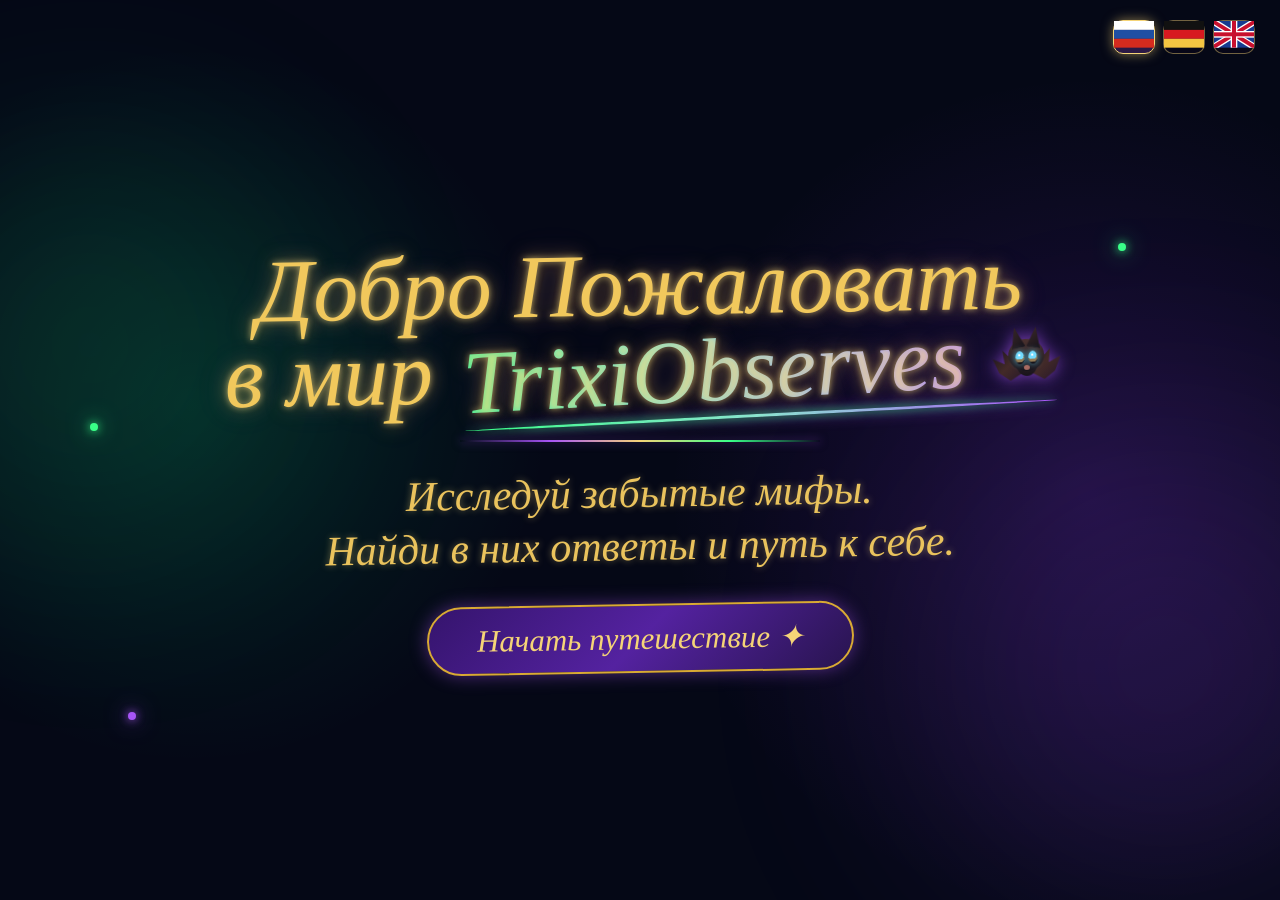
==== commit e6473ba4: "Update index.html" ====
--- a/index.html
+++ b/index.html
@@ -26,33 +26,113 @@
          ПЕРЕКЛЮЧАТЕЛЬ ЯЗЫКОВ
     ========================== -->
 
-   <div class="language-switcher">
-
+<div class="language-switcher">
+
+    <!-- 🇷🇺 Русский -->
     <button
         class="language-button"
         data-language="ru"
         onclick="changeLanguage('ru')"
         title="Русский"
-    >
-        🇷🇺
+        aria-label="Русский"
+    >
+        <svg viewBox="0 0 30 20" class="flag-image">
+            <rect width="30" height="6.67" fill="#ffffff"/>
+            <rect y="6.67" width="30" height="6.67" fill="#1f4fa3"/>
+            <rect y="13.34" width="30" height="6.66" fill="#d52b1e"/>
+        </svg>
     </button>
 
+
+    <!-- 🇩🇪 Deutsch -->
     <button
         class="language-button"
         data-language="de"
         onclick="changeLanguage('de')"
         title="Deutsch"
-    >
-        🇩🇪
+        aria-label="Deutsch"
+    >
+        <svg viewBox="0 0 30 20" class="flag-image">
+            <rect width="30" height="6.67" fill="#111111"/>
+            <rect y="6.67" width="30" height="6.67" fill="#d71920"/>
+            <rect y="13.34" width="30" height="6.66" fill="#f4c542"/>
+        </svg>
     </button>
 
+
+    <!-- 🇬🇧 English -->
     <button
         class="language-button"
         data-language="en"
         onclick="changeLanguage('en')"
         title="English"
-    >
-        🇬🇧
+        aria-label="English"
+    >
+        <svg
+            viewBox="0 0 60 40"
+            class="flag-image"
+        >
+
+            <!-- Синий фон -->
+            <rect
+                width="60"
+                height="40"
+                fill="#173b8f"
+            />
+
+            <!-- Белые диагонали -->
+            <path
+                d="M0 0 L7 0 L60 33 L60 40 L53 40 L0 7 Z"
+                fill="white"
+            />
+
+            <path
+                d="M60 0 L53 0 L0 33 L0 40 L7 40 L60 7 Z"
+                fill="white"
+            />
+
+            <!-- Красные диагонали -->
+            <path
+                d="M0 0 L3 0 L60 35 L60 40 L57 40 L0 5 Z"
+                fill="#c8102e"
+            />
+
+            <path
+                d="M60 0 L57 0 L0 35 L0 40 L3 40 L60 5 Z"
+                fill="#c8102e"
+            />
+
+            <!-- Белый крест -->
+            <rect
+                x="25"
+                width="10"
+                height="40"
+                fill="white"
+            />
+
+            <rect
+                y="15"
+                width="60"
+                height="10"
+                fill="white"
+            />
+
+            <!-- Красный крест -->
+            <rect
+                x="27"
+                width="6"
+                height="40"
+                fill="#c8102e"
+            />
+
+            <rect
+                y="17"
+                width="60"
+                height="6"
+                fill="#c8102e"
+            />
+
+        </svg>
     </button>
 
 </div>
--- a/style.css
+++ b/style.css
@@ -1231,5 +1231,47 @@
 
         width: 92%;
     }
-
-}
+.language-button {
+    width: 44px;
+    height: 38px;
+
+    padding: 0;
+
+    border: 1px solid #d9aa35;
+    border-radius: 12px;
+
+    background: rgba(10, 8, 28, 0.9);
+
+    font-size: 23px;
+    line-height: 1;
+
+    display: flex;
+    align-items: center;
+    justify-content: center;
+
+    cursor: pointer;
+
+    box-shadow:
+        0 0 8px rgba(217, 170, 53, 0.35);
+
+    transition: 0.3s ease;
+}
+
+.language-button:hover {
+    transform: translateY(-2px);
+
+    border-color: #ffe9a6;
+
+    box-shadow:
+        0 0 15px rgba(245, 212, 119, 0.7);
+}
+
+.language-button.active {
+    border-color: #f5d477;
+
+    background: rgba(75, 40, 110, 0.75);
+
+    box-shadow:
+        0 0 15px rgba(245, 212, 119, 0.6);
+}
+}
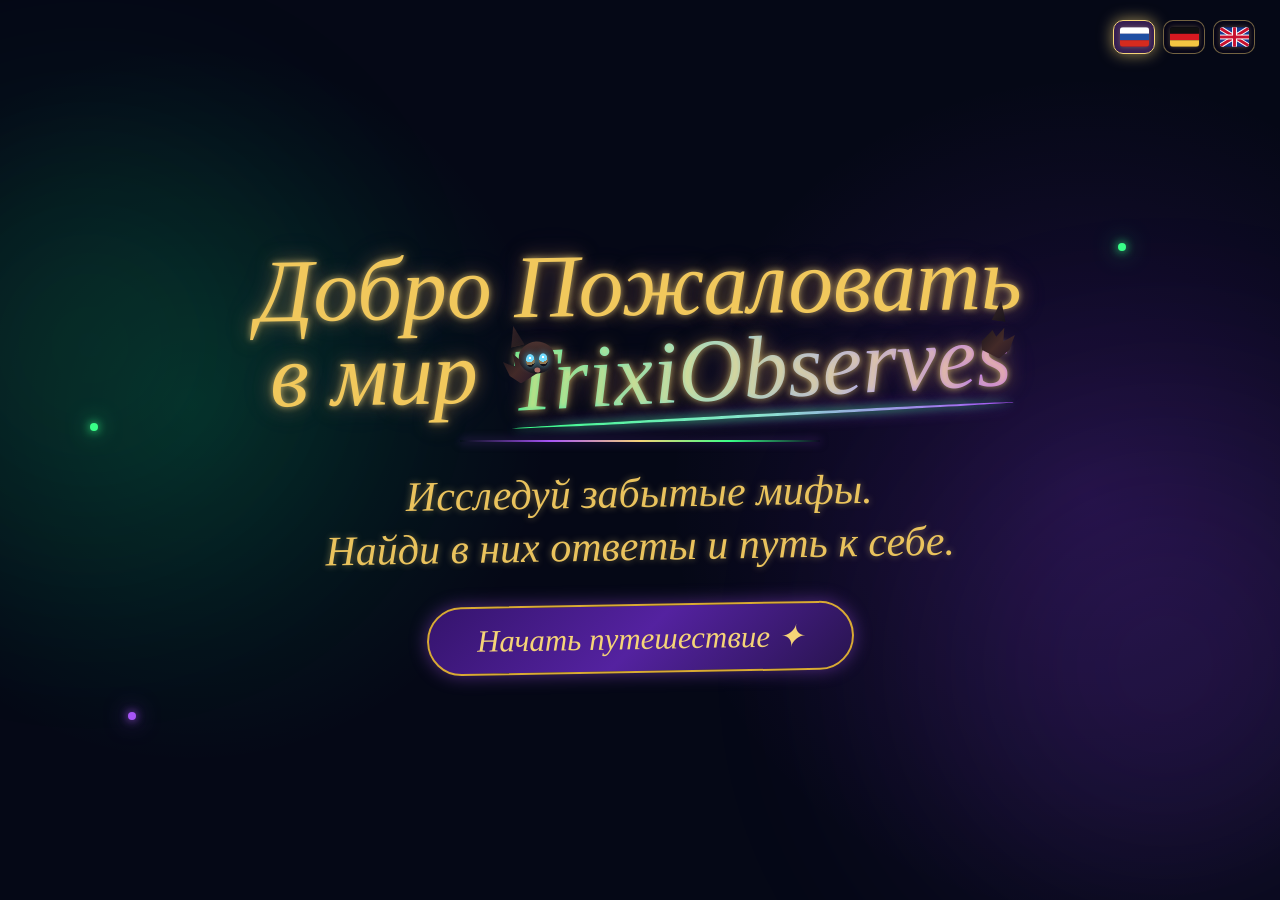
==== commit 3a938eab: "Update index.html" ====
--- a/index.html
+++ b/index.html
@@ -22,120 +22,176 @@
 
 <body class="home-page">
 
+
     <!-- =========================
          ПЕРЕКЛЮЧАТЕЛЬ ЯЗЫКОВ
     ========================== -->
 
-<div class="language-switcher">
-
-    <!-- 🇷🇺 Русский -->
-    <button
-        class="language-button"
-        data-language="ru"
-        onclick="changeLanguage('ru')"
-        title="Русский"
-        aria-label="Русский"
-    >
-        <svg viewBox="0 0 30 20" class="flag-image">
-            <rect width="30" height="6.67" fill="#ffffff"/>
-            <rect y="6.67" width="30" height="6.67" fill="#1f4fa3"/>
-            <rect y="13.34" width="30" height="6.66" fill="#d52b1e"/>
-        </svg>
-    </button>
-
-
-    <!-- 🇩🇪 Deutsch -->
-    <button
-        class="language-button"
-        data-language="de"
-        onclick="changeLanguage('de')"
-        title="Deutsch"
-        aria-label="Deutsch"
-    >
-        <svg viewBox="0 0 30 20" class="flag-image">
-            <rect width="30" height="6.67" fill="#111111"/>
-            <rect y="6.67" width="30" height="6.67" fill="#d71920"/>
-            <rect y="13.34" width="30" height="6.66" fill="#f4c542"/>
-        </svg>
-    </button>
-
-
-    <!-- 🇬🇧 English -->
-    <button
-        class="language-button"
-        data-language="en"
-        onclick="changeLanguage('en')"
-        title="English"
-        aria-label="English"
-    >
-        <svg
-            viewBox="0 0 60 40"
-            class="flag-image"
+    <div class="language-switcher">
+
+        <!-- 🇷🇺 Русский -->
+
+        <button
+            class="language-button"
+            data-language="ru"
+            onclick="changeLanguage('ru')"
+            title="Русский"
+            aria-label="Русский"
         >
 
-            <!-- Синий фон -->
-            <rect
-                width="60"
-                height="40"
-                fill="#173b8f"
-            />
-
-            <!-- Белые диагонали -->
-            <path
-                d="M0 0 L7 0 L60 33 L60 40 L53 40 L0 7 Z"
-                fill="white"
-            />
-
-            <path
-                d="M60 0 L53 0 L0 33 L0 40 L7 40 L60 7 Z"
-                fill="white"
-            />
-
-            <!-- Красные диагонали -->
-            <path
-                d="M0 0 L3 0 L60 35 L60 40 L57 40 L0 5 Z"
-                fill="#c8102e"
-            />
-
-            <path
-                d="M60 0 L57 0 L0 35 L0 40 L3 40 L60 5 Z"
-                fill="#c8102e"
-            />
-
-            <!-- Белый крест -->
-            <rect
-                x="25"
-                width="10"
-                height="40"
-                fill="white"
-            />
-
-            <rect
-                y="15"
-                width="60"
-                height="10"
-                fill="white"
-            />
-
-            <!-- Красный крест -->
-            <rect
-                x="27"
-                width="6"
-                height="40"
-                fill="#c8102e"
-            />
-
-            <rect
-                y="17"
-                width="60"
-                height="6"
-                fill="#c8102e"
-            />
-
-        </svg>
-    </button>
-
-</div>
+            <svg
+                viewBox="0 0 30 20"
+                class="flag-image"
+            >
+
+                <rect
+                    width="30"
+                    height="6.67"
+                    fill="#ffffff"
+                />
+
+                <rect
+                    y="6.67"
+                    width="30"
+                    height="6.67"
+                    fill="#1f4fa3"
+                />
+
+                <rect
+                    y="13.34"
+                    width="30"
+                    height="6.66"
+                    fill="#d52b1e"
+                />
+
+            </svg>
+
+        </button>
+
+
+        <!-- 🇩🇪 Deutsch -->
+
+        <button
+            class="language-button"
+            data-language="de"
+            onclick="changeLanguage('de')"
+            title="Deutsch"
+            aria-label="Deutsch"
+        >
+
+            <svg
+                viewBox="0 0 30 20"
+                class="flag-image"
+            >
+
+                <rect
+                    width="30"
+                    height="6.67"
+                    fill="#111111"
+                />
+
+                <rect
+                    y="6.67"
+                    width="30"
+                    height="6.67"
+                    fill="#d71920"
+                />
+
+                <rect
+                    y="13.34"
+                    width="30"
+                    height="6.66"
+                    fill="#f4c542"
+                />
+
+            </svg>
+
+        </button>
+
+
+        <!-- 🇬🇧 English -->
+
+        <button
+            class="language-button"
+            data-language="en"
+            onclick="changeLanguage('en')"
+            title="English"
+            aria-label="English"
+        >
+
+            <svg
+                viewBox="0 0 60 40"
+                class="flag-image"
+            >
+
+                <rect
+                    width="60"
+                    height="40"
+                    fill="#173b8f"
+                />
+
+                <!-- Белые диагонали -->
+
+                <path
+                    d="M0 0 L7 0 L60 33 L60 40 L53 40 L0 7 Z"
+                    fill="white"
+                />
+
+                <path
+                    d="M60 0 L53 0 L0 33 L0 40 L7 40 L60 7 Z"
+                    fill="white"
+                />
+
+                <!-- Красные диагонали -->
+
+                <path
+                    d="M0 0 L3 0 L60 35 L60 40 L57 40 L0 5 Z"
+                    fill="#c8102e"
+                />
+
+                <path
+                    d="M60 0 L57 0 L0 35 L0 40 L3 40 L60 5 Z"
+                    fill="#c8102e"
+                />
+
+                <!-- Белый крест -->
+
+                <rect
+                    x="25"
+                    width="10"
+                    height="40"
+                    fill="white"
+                />
+
+                <rect
+                    y="15"
+                    width="60"
+                    height="10"
+                    fill="white"
+                />
+
+                <!-- Красный крест -->
+
+                <rect
+                    x="27"
+                    width="6"
+                    height="40"
+                    fill="#c8102e"
+                />
+
+                <rect
+                    y="17"
+                    width="60"
+                    height="6"
+                    fill="#c8102e"
+                />
+
+            </svg>
+
+        </button>
+
+    </div>
+
 
     <!-- =========================
          СВЕЧЕНИЯ
@@ -146,7 +202,9 @@
     <div class="glow-purple"></div>
 
 
-    <!-- Магические точки -->
+    <!-- =========================
+         МАГИЧЕСКИЕ ТОЧКИ
+    ========================== -->
 
     <div class="magic-dot dot-one"></div>
 
@@ -161,7 +219,11 @@
 
     <main class="hero">
 
+
         <h1 class="main-title">
+
+
+            <!-- Добро пожаловать -->
 
             <span
                 class="welcome-line"
@@ -171,6 +233,8 @@
             </span>
 
 
+            <!-- в мир -->
+
             <span
                 class="in-world"
                 data-i18n="inWorld"
@@ -179,32 +243,84 @@
             </span>
 
 
+            <!-- =========================
+                 TRIXIOBSERVES + МЫШКА
+            ========================== -->
+
             <span class="world-name">
 
-                TrixiObserves
-
-                <!-- Мышка -->
-
-                <span class="bat">
-
-                    <span class="bat-wing bat-wing-left"></span>
-
-                    <span class="bat-wing bat-wing-right"></span>
-
-                    <span class="bat-body"></span>
+                <span class="world-name-text">
+                    TrixiObserves
+                </span>
+
+
+                <!-- ЛЕТУЧАЯ МЫШКА -->
+
+                <span
+                    class="trixi-bat"
+                    aria-label="Trixi"
+                >
+
+
+                    <!-- УШКИ -->
+
+                    <span class="bat-ears">
+
+                        <span class="bat-ear bat-ear-left"></span>
+
+                        <span class="bat-ear bat-ear-right"></span>
+
+                    </span>
+
+
+                    <!-- КРЫЛЬЯ -->
+
+                    <span class="bat-wings">
+
+                        <span
+                            class="bat-wing bat-wing-left"
+                        ></span>
+
+                        <span
+                            class="bat-wing bat-wing-right"
+                        ></span>
+
+                    </span>
+
+
+                    <!-- ГОЛОВА -->
 
                     <span class="bat-head">
 
-                        <span class="bat-ear bat-ear-left"></span>
-
-                        <span class="bat-ear bat-ear-right"></span>
-
-                        <span class="bat-eye bat-eye-left"></span>
-
-                        <span class="bat-eye bat-eye-right"></span>
+
+                        <!-- ЛЕВЫЙ ГЛАЗ -->
+
+                        <span class="bat-eye bat-eye-left">
+
+                            <span class="bat-pupil"></span>
+
+                        </span>
+
+
+                        <!-- ПРАВЫЙ ГЛАЗ -->
+
+                        <span class="bat-eye bat-eye-right">
+
+                            <span class="bat-pupil"></span>
+
+                        </span>
+
+
+                        <!-- НОС -->
 
                         <span class="bat-nose"></span>
 
+
+                        <!-- ЗАКРЫТАЯ УЛЫБКА -->
+
+                        <span class="bat-smile"></span>
+
+
                     </span>
 
                 </span>
@@ -214,7 +330,9 @@
         </h1>
 
 
-        <!-- Разделительная линия -->
+        <!-- =========================
+             РАЗДЕЛИТЕЛЬ
+        ========================== -->
 
         <div class="gold-divider"></div>
 
@@ -250,13 +368,17 @@
             Начать путешествие ✦
         </a>
 
+
     </main>
 
 
-    <!-- JavaScript -->
+    <!-- =========================
+         JAVASCRIPT
+    ========================== -->
 
     <script src="script.js"></script>
 
+
 </body>
 
 </html>
--- a/style.css
+++ b/style.css
@@ -4,23 +4,20 @@
 ===================================================== */
 
 
-/* =========================
+/* =====================================================
    БАЗА
-========================= */
+===================================================== */
 
 * {
     box-sizing: border-box;
 }
 
-
 html {
     scroll-behavior: smooth;
 }
 
-
 body {
     margin: 0;
-
     min-height: 100vh;
 
     background:
@@ -29,13 +26,11 @@
             rgba(0, 255, 150, 0.12),
             transparent 30%
         ),
-
         radial-gradient(
             circle at 85% 55%,
             rgba(150, 50, 255, 0.16),
             transparent 35%
         ),
-
         #050816;
 
     color: #f2c95c;
@@ -44,12 +39,11 @@
 }
 
 
-/* =========================
+/* =====================================================
    ФОНОВЫЕ СВЕЧЕНИЯ
-========================= */
+===================================================== */
 
 .glow-green {
-
     position: fixed;
 
     width: 420px;
@@ -73,7 +67,6 @@
 
 
 .glow-purple {
-
     position: fixed;
 
     width: 470px;
@@ -96,9 +89,9 @@
 }
 
 
-/* =========================
+/* =====================================================
    ЯЗЫКИ
-========================= */
+===================================================== */
 
 .language-switcher {
 
@@ -111,7 +104,7 @@
 
     gap: 8px;
 
-    z-index: 100;
+    z-index: 1000;
 }
 
 
@@ -129,47 +122,72 @@
     border-radius: 10px;
 
     background:
-        rgba(8, 7, 25, 0.78);
-
-    font-size: 21px;
+        rgba(8, 7, 25, 0.9);
+
+    display: flex;
+
+    align-items: center;
+
+    justify-content: center;
 
     cursor: pointer;
 
     transition:
         transform 0.25s ease,
         box-shadow 0.25s ease,
-        border-color 0.25s ease;
+        border-color 0.25s ease,
+        background 0.25s ease;
+}
+
+
+/* SVG-флажок */
+
+.flag-image {
+
+    width: 29px;
+    height: 20px;
+
+    display: block;
+
+    border-radius: 3px;
+
+    box-shadow:
+        0 0 5px
+        rgba(245, 212, 119, 0.3);
 }
 
 
 .language-button:hover {
 
-    transform: translateY(-2px);
-
-    border-color: #f5d477;
+    transform:
+        translateY(-2px);
+
+    border-color:
+        #f5d477;
 
     box-shadow:
         0 0 15px
-        rgba(168, 85, 247, 0.5);
+        rgba(168, 85, 247, 0.6);
 }
 
 
 .language-button.active {
 
-    border-color: #f5d477;
+    border-color:
+        #f5d477;
 
     background:
-        rgba(75, 40, 110, 0.55);
+        rgba(75, 40, 110, 0.7);
 
     box-shadow:
-        0 0 12px
-        rgba(245, 212, 119, 0.55);
-}
-
-
-/* =========================
+        0 0 15px
+        rgba(245, 212, 119, 0.65);
+}
+
+
+/* =====================================================
    МАГИЧЕСКИЕ ТОЧКИ
-========================= */
+===================================================== */
 
 .magic-dot {
 
@@ -266,9 +284,9 @@
 }
 
 
-/* =========================
+/* =====================================================
    ГЛАВНЫЙ ЗАГОЛОВОК
-========================= */
+===================================================== */
 
 .main-title {
 
@@ -325,9 +343,9 @@
 }
 
 
-/* =========================
+/* =====================================================
    TRIXIOBSERVES
-========================= */
+===================================================== */
 
 .world-name {
 
@@ -342,6 +360,7 @@
     font-style: italic;
 
     background:
+
         linear-gradient(
             90deg,
             #35f59a,
@@ -361,6 +380,8 @@
 }
 
 
+/* Подчёркивание TrixiObserves */
+
 .world-name::after {
 
     content: "";
@@ -376,6 +397,7 @@
     border-radius: 50%;
 
     background:
+
         linear-gradient(
             90deg,
             #39ff88,
@@ -424,12 +446,14 @@
 
     0%,
     100% {
+
         transform:
             translateY(-7px)
             rotate(-2deg);
     }
 
     50% {
+
         transform:
             translateY(-12px)
             rotate(2deg);
@@ -437,7 +461,9 @@
 }
 
 
-/* Тело */
+/* =====================================================
+   ТЕЛО МЫШКИ
+===================================================== */
 
 .bat-body {
 
@@ -450,6 +476,7 @@
     top: 14px;
 
     background:
+
         linear-gradient(
             180deg,
             #4a302d,
@@ -462,7 +489,9 @@
 }
 
 
-/* Голова */
+/* =====================================================
+   ГОЛОВА МЫШКИ
+===================================================== */
 
 .bat-head {
 
@@ -475,6 +504,7 @@
     top: 5px;
 
     background:
+
         linear-gradient(
             180deg,
             #4b322f,
@@ -487,7 +517,9 @@
 }
 
 
-/* Уши */
+/* =====================================================
+   УШИ
+===================================================== */
 
 .bat-ear {
 
@@ -499,6 +531,7 @@
     top: -12px;
 
     background:
+
         linear-gradient(
             135deg,
             #3c2929,
@@ -534,7 +567,9 @@
 }
 
 
-/* Глаза */
+/* =====================================================
+   ГЛАЗА
+===================================================== */
 
 .bat-eye {
 
@@ -548,6 +583,7 @@
     border-radius: 50%;
 
     background:
+
         radial-gradient(
             circle at 45% 30%,
 
@@ -561,6 +597,7 @@
         );
 
     box-shadow:
+
         0 0 7px
         rgba(90, 220, 255, 0.8);
 
@@ -580,7 +617,9 @@
 }
 
 
-/* Нос */
+/* =====================================================
+   НОС
+===================================================== */
 
 .bat-nose {
 
@@ -600,7 +639,9 @@
 }
 
 
-/* Крылья */
+/* =====================================================
+   КРЫЛЬЯ
+===================================================== */
 
 .bat-wing {
 
@@ -612,6 +653,7 @@
     top: 14px;
 
     background:
+
         linear-gradient(
             135deg,
             #17131b,
@@ -676,6 +718,7 @@
     margin-top: 20px;
 
     background:
+
         linear-gradient(
             90deg,
             transparent,
@@ -686,13 +729,14 @@
         );
 
     box-shadow:
+
         0 0 10px
         rgba(168, 85, 247, 0.5);
 }
 
 
 /* =====================================================
-   ОПИСАНИЕ
+   ОПИСАНИЕ ГЛАВНОЙ
 ===================================================== */
 
 .home-description {
@@ -725,6 +769,7 @@
         rotate(-1deg);
 
     text-shadow:
+
         0 0 7px
         rgba(244, 215, 123, 0.45);
 }
@@ -753,6 +798,7 @@
     border-radius: 50px;
 
     background:
+
         linear-gradient(
             135deg,
             #35146d,
@@ -773,6 +819,7 @@
     text-decoration: none;
 
     box-shadow:
+
         0 0 18px
         rgba(168, 85, 247, 0.45);
 
@@ -791,6 +838,7 @@
         scale(1.03);
 
     box-shadow:
+
         0 0 30px
         rgba(168, 85, 247, 0.7);
 }
@@ -823,7 +871,9 @@
 }
 
 
-/* Заголовок */
+/* =====================================================
+   ЗАГОЛОВОК EXPLORE
+===================================================== */
 
 .page-title {
 
@@ -852,11 +902,12 @@
         rotate(-2deg);
 
     text-shadow:
+
         0 0 7px
-        rgba(255,225,130,0.6),
+        rgba(255, 225, 130, 0.6),
 
         0 0 18px
-        rgba(230,180,60,0.45);
+        rgba(230, 180, 60, 0.45);
 }
 
 
@@ -866,7 +917,9 @@
 }
 
 
-/* Вступление */
+/* =====================================================
+   ВСТУПЛЕНИЕ EXPLORE
+===================================================== */
 
 .explore-intro {
 
@@ -954,8 +1007,9 @@
     text-decoration: none;
 
     box-shadow:
+
         0 0 12px
-        rgba(168,85,247,0.18);
+        rgba(168, 85, 247, 0.18);
 
     transition: 0.3s;
 
@@ -976,8 +1030,9 @@
         #f5d477;
 
     box-shadow:
+
         0 0 25px
-        rgba(168,85,247,0.45);
+        rgba(168, 85, 247, 0.45);
 }
 
 
@@ -1002,6 +1057,7 @@
     margin-top: 35px;
 
     background:
+
         linear-gradient(
             90deg,
             transparent,
@@ -1011,12 +1067,15 @@
         );
 
     box-shadow:
+
         0 0 10px
-        rgba(168,85,247,0.45);
-}
-
-
-/* Цитата */
+        rgba(168, 85, 247, 0.45);
+}
+
+
+/* =====================================================
+   ЦИТАТА
+===================================================== */
 
 .world-quote {
 
@@ -1045,7 +1104,7 @@
 
 
 /* =====================================================
-   КНОПКА ВОЗВРАТА В НАЧАЛО ПУТИ
+   КНОПКА ВОЗВРАТА
 ===================================================== */
 
 .back-home {
@@ -1080,6 +1139,7 @@
     text-decoration: none;
 
     box-shadow:
+
         0 0 12px
         rgba(168, 85, 247, 0.22);
 
@@ -1106,12 +1166,15 @@
         #f5d477;
 
     box-shadow:
+
         0 0 18px
         rgba(168, 85, 247, 0.55),
 
         0 0 30px
         rgba(57, 255, 136, 0.12);
 }
+
+
 /* =====================================================
    МОБИЛЬНАЯ ВЕРСИЯ
 ===================================================== */
@@ -1122,6 +1185,8 @@
 
         top: 12px;
         right: 12px;
+
+        gap: 6px;
     }
 
 
@@ -1129,8 +1194,13 @@
 
         width: 38px;
         height: 31px;
-
-        font-size: 19px;
+    }
+
+
+    .flag-image {
+
+        width: 25px;
+        height: 17px;
     }
 
 
@@ -1231,47 +1301,724 @@
 
         width: 92%;
     }
-.language-button {
-    width: 44px;
-    height: 38px;
-
-    padding: 0;
-
-    border: 1px solid #d9aa35;
-    border-radius: 12px;
-
-    background: rgba(10, 8, 28, 0.9);
-
-    font-size: 23px;
+
+
+    .back-home {
+
+        font-size: 25px;
+
+        width: 92%;
+    }
+   /* =====================================================
+   EXPLORE — КОМПАКТНЫЙ ЭКРАН
+===================================================== */
+
+/* =====================================================
+   EXPLORE — ВСЯ СТРАНИЦА В ОДИН ЭКРАН
+===================================================== */
+
+/* =====================================================
+   КОМПАКТНЫЕ СТРАНИЦЫ
+   БЕЗ ВЕРТИКАЛЬНОЙ ПРОКРУТКИ НА ПК
+===================================================== */
+
+.explore-page {
+    overflow: hidden;
+}
+
+.explore-container {
+    width: 100%;
+    height: 100vh;
+    min-height: 100vh;
+
+    padding: 22px 20px 12px;
+
+    display: flex;
+    flex-direction: column;
+    align-items: center;
+
+    overflow: hidden;
+}
+
+
+/* =====================================================
+   ЗАГОЛОВОК
+===================================================== */
+
+.page-title {
+    margin: 0;
+
+    font-size: clamp(42px, 4.5vw, 60px);
+
+    line-height: 0.9;
+
+    text-align: center;
+}
+
+.page-title .world-name {
+    margin-left: 7px;
+}
+
+
+/* =====================================================
+   ВСТУПЛЕНИЕ
+===================================================== */
+
+.explore-intro {
+    max-width: 680px;
+
+    margin: 12px auto 0;
+
+    font-size: clamp(18px, 1.9vw, 24px);
+
+    line-height: 1.12;
+
+    text-align: center;
+}
+
+
+/* =====================================================
+   КНОПКИ
+===================================================== */
+
+.world-navigation {
+    max-width: 1050px;
+
+    margin-top: 16px;
+
+    gap: 8px;
+}
+
+.world-button {
+    min-height: 42px;
+
+    padding: 6px 17px;
+
+    font-size: 18px;
+
     line-height: 1;
 
-    display: flex;
-    align-items: center;
-    justify-content: center;
-
-    cursor: pointer;
-
-    box-shadow:
-        0 0 8px rgba(217, 170, 53, 0.35);
-
-    transition: 0.3s ease;
-}
-
-.language-button:hover {
-    transform: translateY(-2px);
-
-    border-color: #ffe9a6;
-
-    box-shadow:
-        0 0 15px rgba(245, 212, 119, 0.7);
-}
-
-.language-button.active {
-    border-color: #f5d477;
-
-    background: rgba(75, 40, 110, 0.75);
-
-    box-shadow:
-        0 0 15px rgba(245, 212, 119, 0.6);
-}
-}
+    border-radius: 16px;
+}
+
+.cara-button {
+    margin-top: 3px;
+}
+
+
+/* =====================================================
+   РАЗДЕЛИТЕЛЬ
+===================================================== */
+
+.explore-divider {
+    width: 170px;
+
+    height: 2px;
+
+    margin-top: 12px;
+}
+
+
+/* =====================================================
+   ЦИТАТА
+===================================================== */
+
+.world-quote {
+    max-width: 680px;
+
+    margin: 8px auto 0;
+
+    font-size: clamp(18px, 1.9vw, 24px);
+
+    line-height: 1.08;
+
+    text-align: center;
+}
+
+
+/* =====================================================
+   КНОПКА НАЗАД
+===================================================== */
+
+.back-home {
+    margin-top: 8px;
+
+    padding: 7px 22px;
+
+    font-size: 20px;
+
+    line-height: 1;
+}
+
+
+/* =====================================================
+   НИЗКИЕ ЭКРАНЫ
+===================================================== */
+
+@media (max-height: 850px) and (min-width: 701px) {
+
+    .explore-container {
+        padding-top: 16px;
+        padding-bottom: 8px;
+    }
+
+    .page-title {
+        font-size: 50px;
+    }
+
+    .explore-intro {
+        margin-top: 8px;
+        font-size: 21px;
+    }
+
+    .world-navigation {
+        margin-top: 12px;
+        gap: 6px;
+    }
+
+    .world-button {
+        min-height: 38px;
+        padding: 5px 15px;
+        font-size: 17px;
+    }
+
+    .explore-divider {
+        margin-top: 9px;
+    }
+
+    .world-quote {
+        margin-top: 6px;
+        font-size: 20px;
+    }
+
+    .back-home {
+        margin-top: 6px;
+        padding: 6px 20px;
+        font-size: 18px;
+    }
+}
+
+
+/* =====================================================
+   МОБИЛЬНАЯ ВЕРСИЯ
+===================================================== */
+
+@media (max-width: 700px) {
+
+    .explore-page {
+        overflow-y: auto;
+    }
+
+    .explore-container {
+        height: auto;
+        min-height: 100vh;
+
+        padding: 65px 15px 30px;
+    }
+
+    .page-title {
+        font-size: 43px;
+        line-height: 0.95;
+    }
+
+    .page-title .world-name {
+        display: block;
+        margin: 4px 0 0;
+    }
+
+    .explore-intro {
+        margin-top: 14px;
+        font-size: 23px;
+        line-height: 1.15;
+    }
+
+    .world-navigation {
+        flex-direction: column;
+
+        width: 100%;
+
+        margin-top: 18px;
+
+        gap: 9px;
+    }
+
+    .world-button {
+        width: 92%;
+
+        min-height: 46px;
+
+        font-size: 21px;
+    }
+
+    .explore-divider {
+        margin-top: 18px;
+    }
+
+    .world-quote {
+        margin-top: 10px;
+        font-size: 22px;
+    }
+
+    .back-home {
+        width: 92%;
+        margin-top: 10px;
+        font-size: 21px;
+    }
+}
+
+/* =====================================================
+   ЗАГОЛОВОК
+===================================================== */
+
+.page-title {
+
+    margin: 0;
+
+    font-size:
+        clamp(
+            48px,
+            5.5vw,
+            68px
+        );
+
+    line-height: 0.95;
+}
+
+
+.page-title .world-name {
+
+    margin-left: 8px;
+}
+
+
+/* =====================================================
+   ВСТУПЛЕНИЕ
+===================================================== */
+
+.explore-intro {
+
+    max-width: 720px;
+
+    margin:
+        12px
+        auto
+        0;
+
+    font-size:
+        clamp(
+            21px,
+            2.3vw,
+            28px
+        );
+
+    line-height: 1.15;
+}
+
+
+/* =====================================================
+   КНОПКИ
+===================================================== */
+
+.world-navigation {
+
+    max-width: 1100px;
+
+    margin-top: 18px;
+
+    gap: 9px;
+}
+
+
+.world-button {
+
+    min-height: 46px;
+
+    padding:
+        7px
+        20px;
+
+    font-size: 21px;
+
+    line-height: 1;
+
+    border-radius: 17px;
+}
+
+
+.cara-button {
+
+    margin-top: 5px;
+}
+
+
+/* =====================================================
+   РАЗДЕЛИТЕЛЬ
+===================================================== */
+
+.explore-divider {
+
+    width: 190px;
+
+    height: 2px;
+
+    margin-top: 15px;
+}
+
+
+/* =====================================================
+   ЦИТАТА
+===================================================== */
+
+.world-quote {
+
+    max-width: 720px;
+
+    margin:
+        10px
+        auto
+        0;
+
+    font-size:
+        clamp(
+            20px,
+            2.2vw,
+            27px
+        );
+
+    line-height: 1.1;
+}
+
+
+/* =====================================================
+   КНОПКА НАЗАД
+===================================================== */
+
+.back-home {
+
+    margin-top: 9px;
+
+    padding:
+        8px
+        25px;
+
+    font-size: 22px;
+
+    line-height: 1;
+}
+
+
+/* =====================================================
+   ЕСЛИ ЭКРАН НЕВЫСОКИЙ
+===================================================== */
+
+@media (max-height: 800px) and (min-width: 701px) {
+
+    .explore-container {
+
+        padding:
+            20px
+            15px
+            12px;
+    }
+
+
+    .page-title {
+
+        font-size: 55px;
+    }
+
+
+    .explore-intro {
+
+        margin-top: 8px;
+
+        font-size: 23px;
+
+        line-height: 1.1;
+    }
+
+
+    .world-navigation {
+
+        margin-top: 12px;
+
+        gap: 7px;
+    }
+
+
+    .world-button {
+
+        min-height: 42px;
+
+        padding:
+            6px
+            17px;
+
+        font-size: 19px;
+    }
+
+
+    .cara-button {
+
+        margin-top: 3px;
+    }
+
+
+    .explore-divider {
+
+        margin-top: 10px;
+    }
+
+
+    .world-quote {
+
+        margin-top: 7px;
+
+        font-size: 22px;
+
+        line-height: 1.05;
+    }
+
+
+    .back-home {
+
+        margin-top: 7px;
+
+        padding:
+            7px
+            22px;
+
+        font-size: 20px;
+    }
+}
+
+
+/* =====================================================
+   ТЕЛЕФОН
+===================================================== */
+
+@media (max-width: 700px) {
+
+    .explore-page {
+
+        overflow-y: auto;
+    }
+
+
+    .explore-container {
+
+        height: auto;
+
+        min-height: 100vh;
+
+        padding:
+            65px
+            15px
+            30px;
+    }
+
+
+    .page-title {
+
+        font-size: 48px;
+
+        line-height: 1;
+    }
+
+
+    .page-title .world-name {
+
+        display: block;
+
+        margin:
+            5px
+            0
+            0;
+    }
+
+
+    .explore-intro {
+
+        margin-top: 15px;
+
+        font-size: 25px;
+
+        line-height: 1.15;
+    }
+
+
+    .world-navigation {
+
+        flex-direction: column;
+
+        width: 100%;
+
+        margin-top: 20px;
+
+        gap: 10px;
+    }
+
+
+    .world-button {
+
+        width: 92%;
+
+        min-height: 48px;
+
+        font-size: 23px;
+    }
+
+
+    .explore-divider {
+
+        margin-top: 20px;
+    }
+
+
+    .world-quote {
+
+        font-size: 24px;
+
+        margin-top: 12px;
+    }
+
+
+    .back-home {
+
+        width: 92%;
+
+        margin-top: 12px;
+
+        font-size: 23px;
+    }
+}
+/* =====================================================
+   НЕБОЛЬШИЕ ЭКРАНЫ ПО ВЫСОТЕ
+===================================================== */
+
+@media (max-height: 800px) and (min-width: 701px) {
+
+    .explore-container {
+
+        padding-top: 32px;
+    }
+
+    .page-title {
+
+        font-size: 62px;
+    }
+
+    .explore-intro {
+
+        margin-top: 12px;
+
+        font-size: 26px;
+    }
+
+    .world-navigation {
+
+        margin-top: 16px;
+
+        gap: 10px;
+    }
+
+    .world-button {
+
+        min-height: 48px;
+
+        padding:
+            7px
+            19px;
+
+        font-size: 21px;
+    }
+
+    .explore-divider {
+
+        margin-top: 14px;
+    }
+
+    .world-quote {
+
+        margin-top: 10px;
+
+        font-size: 25px;
+    }
+
+    .back-home {
+
+        margin-top: 10px;
+
+        font-size: 22px;
+    }
+}
+
+
+/* =====================================================
+   ТЕЛЕФОН
+===================================================== */
+
+@media (max-width: 700px) {
+
+    .explore-page {
+        overflow-y: auto;
+    }
+
+    .explore-container {
+
+        min-height: auto;
+
+        padding:
+            65px
+            15px
+            35px;
+    }
+
+    .page-title {
+
+        font-size: 48px;
+    }
+
+    .explore-intro {
+
+        font-size: 25px;
+
+        margin-top: 18px;
+    }
+
+    .world-navigation {
+
+        flex-direction: column;
+
+        width: 100%;
+
+        gap: 10px;
+    }
+
+    .world-button {
+
+        width: 92%;
+
+        min-height: 48px;
+
+        font-size: 24px;
+    }
+
+    .explore-divider {
+
+        margin-top: 22px;
+    }
+
+    .world-quote {
+
+        font-size: 25px;
+    }
+
+    .back-home {
+
+        width: 92%;
+
+        font-size: 24px;
+    }
+}
+}
